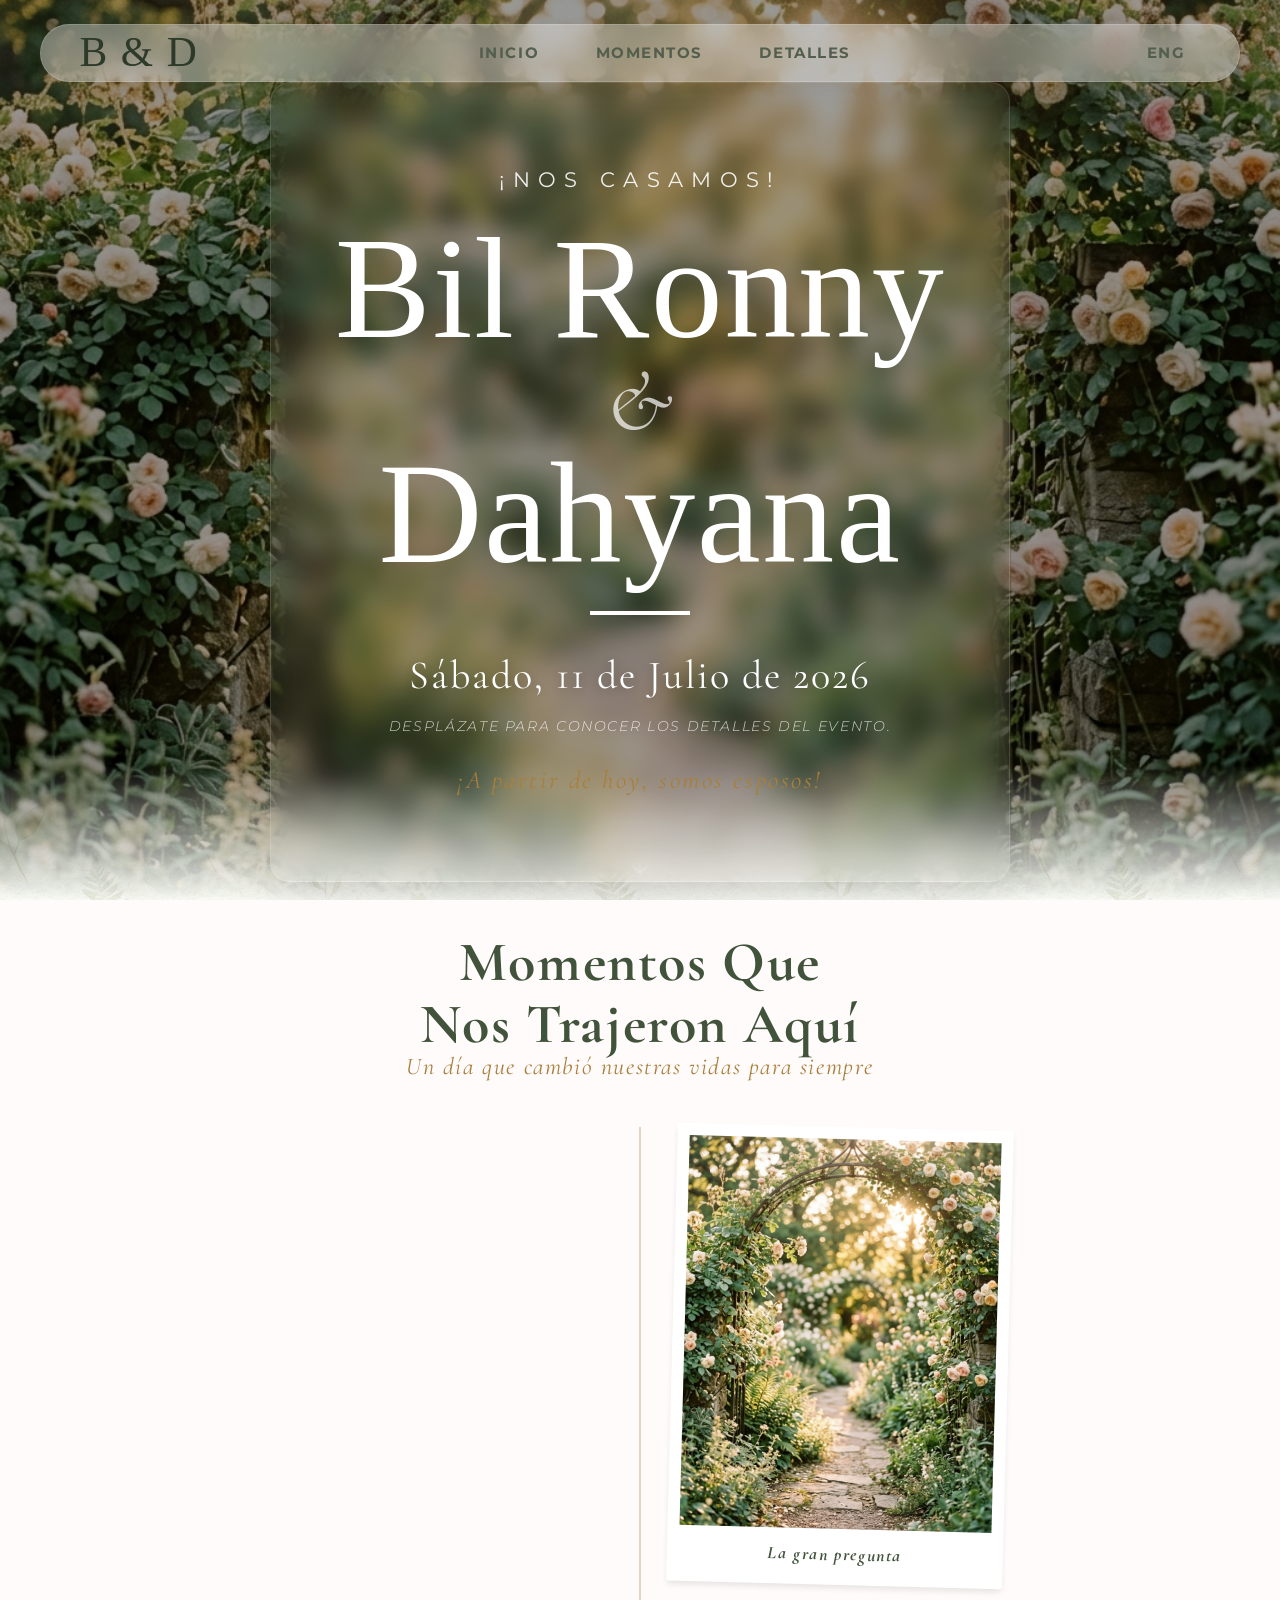
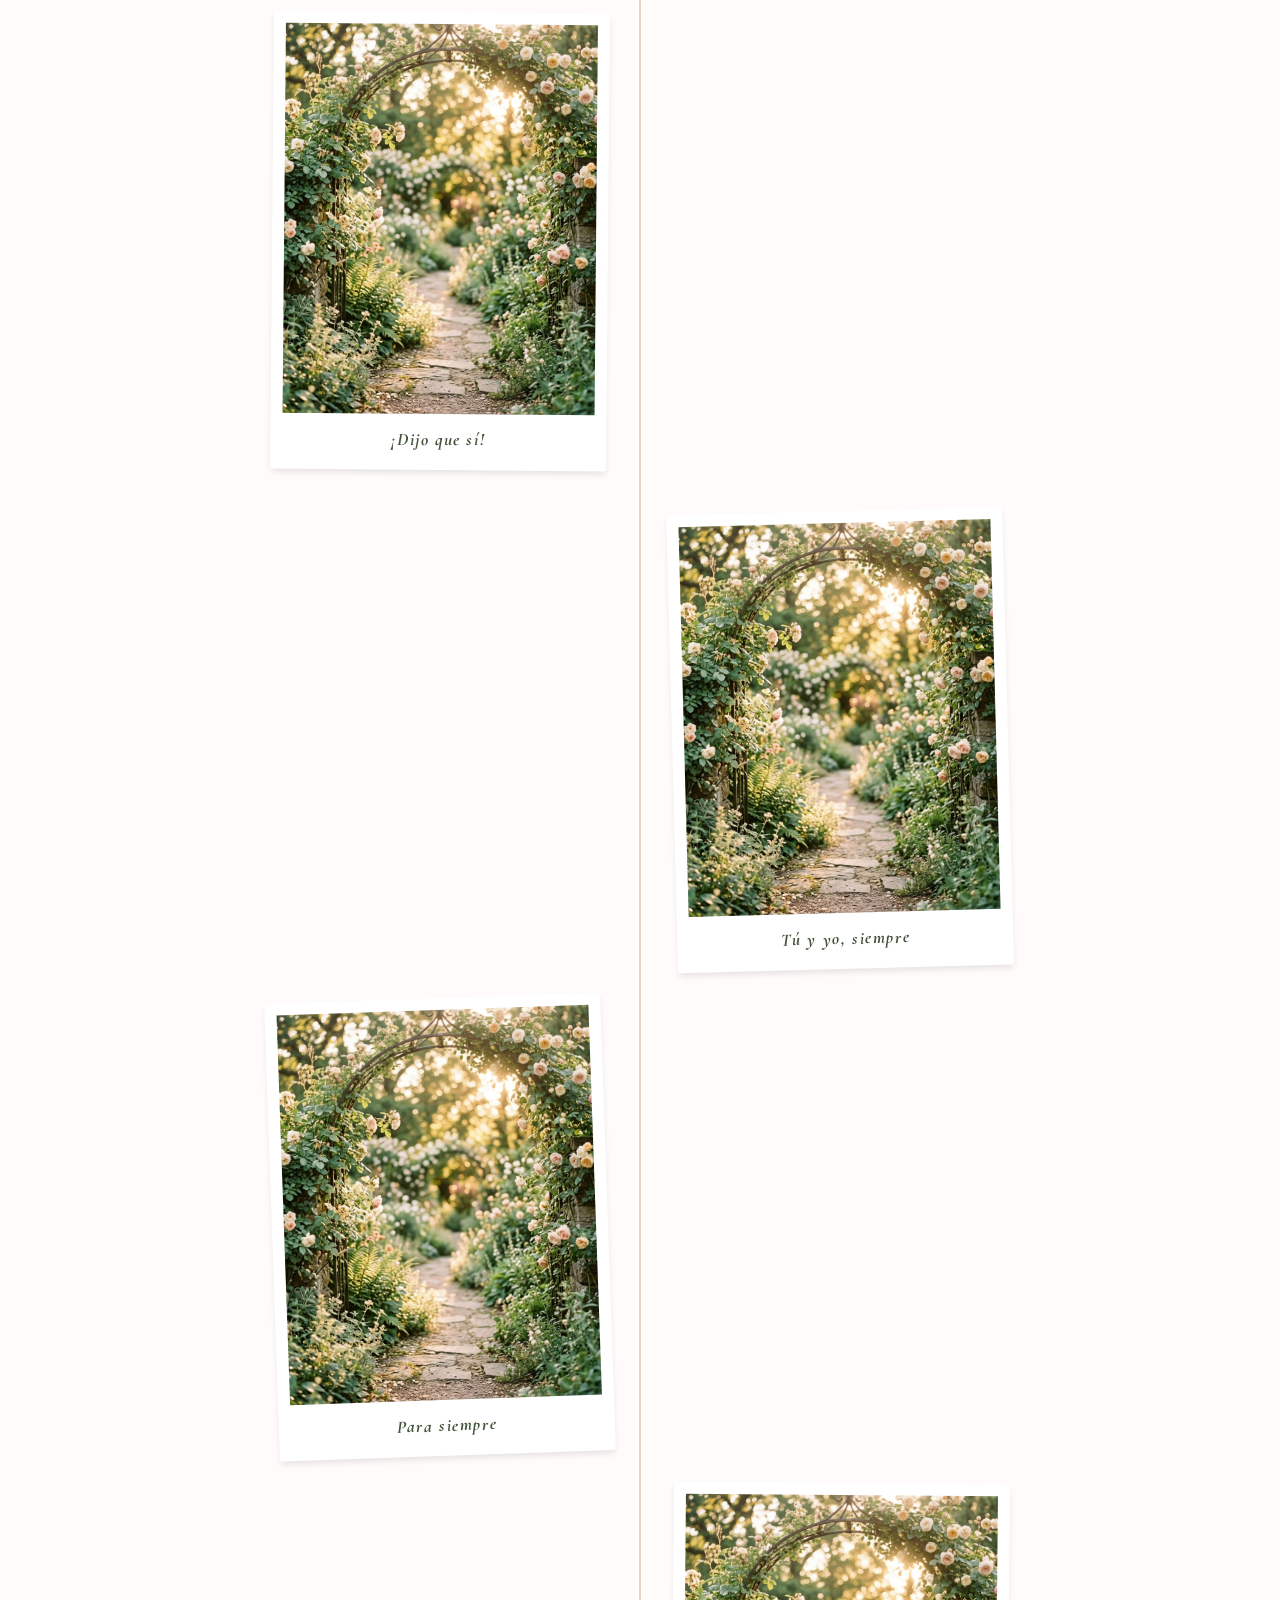
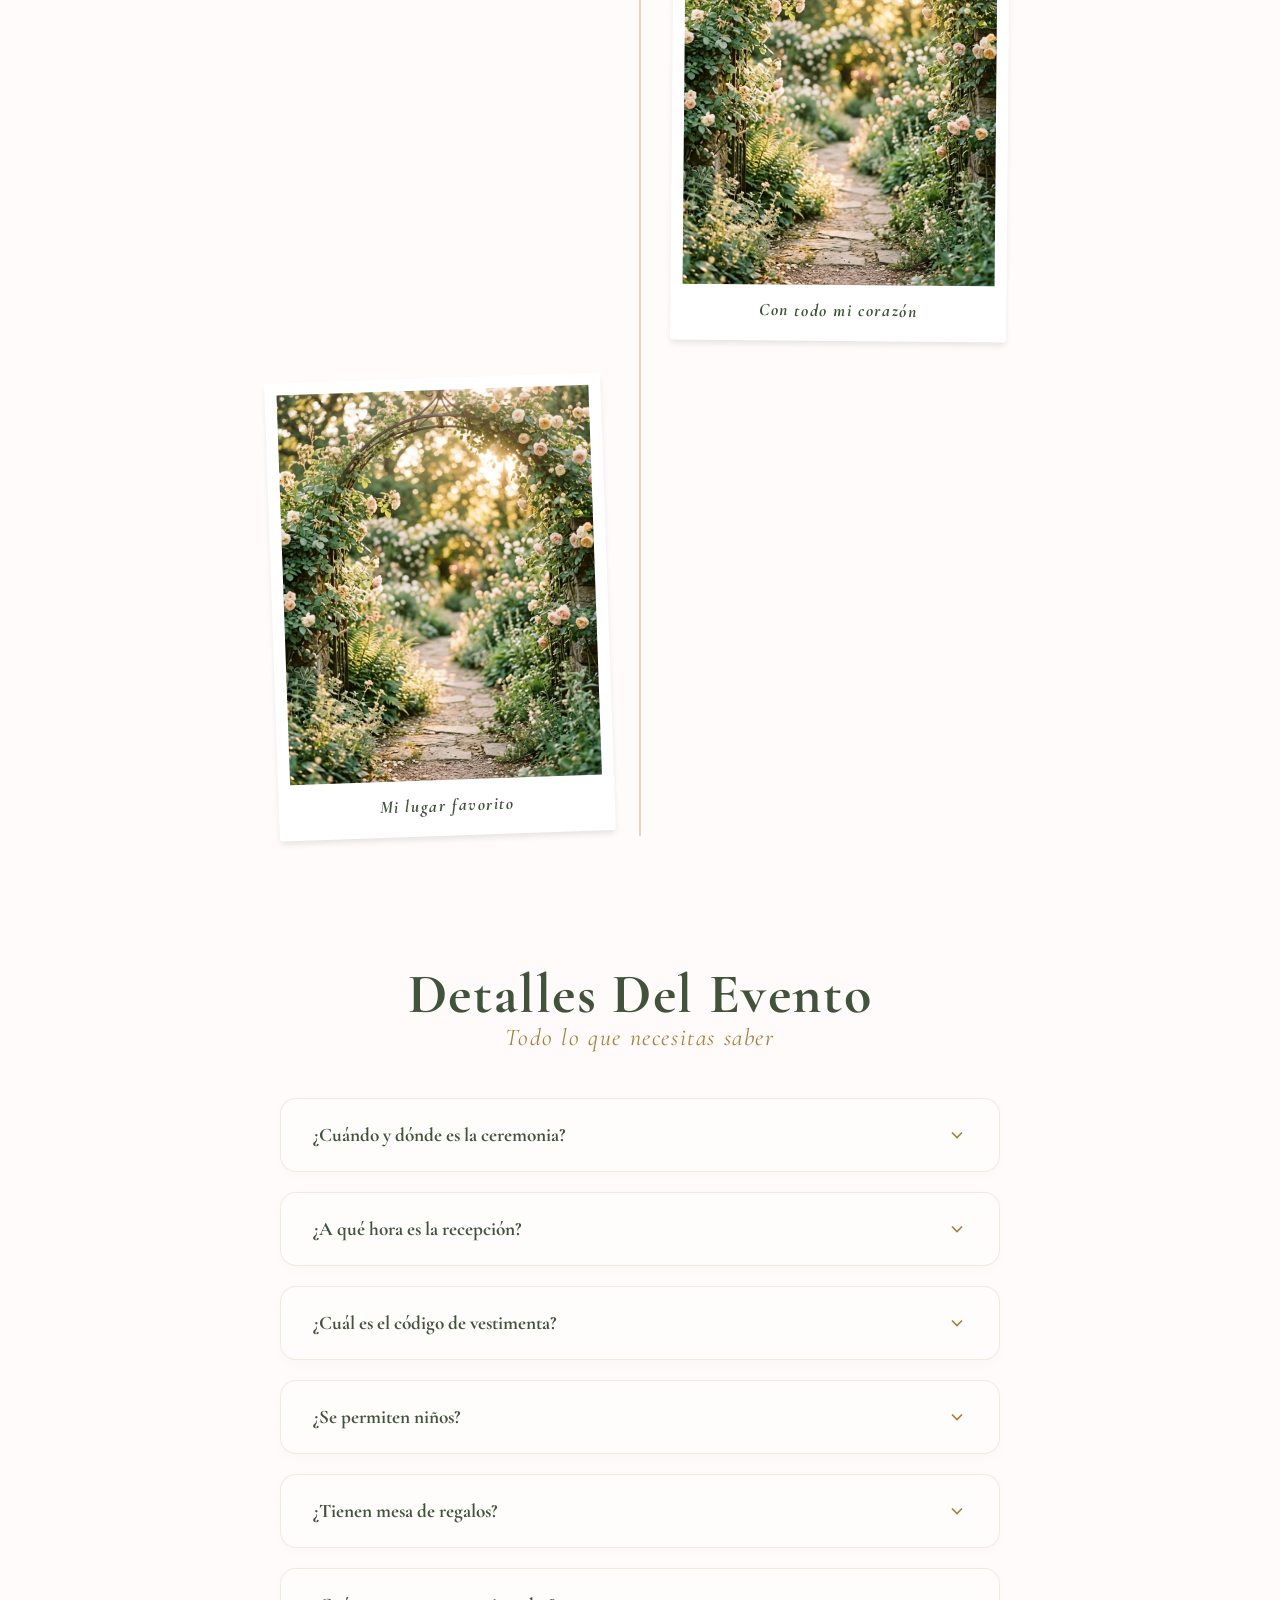
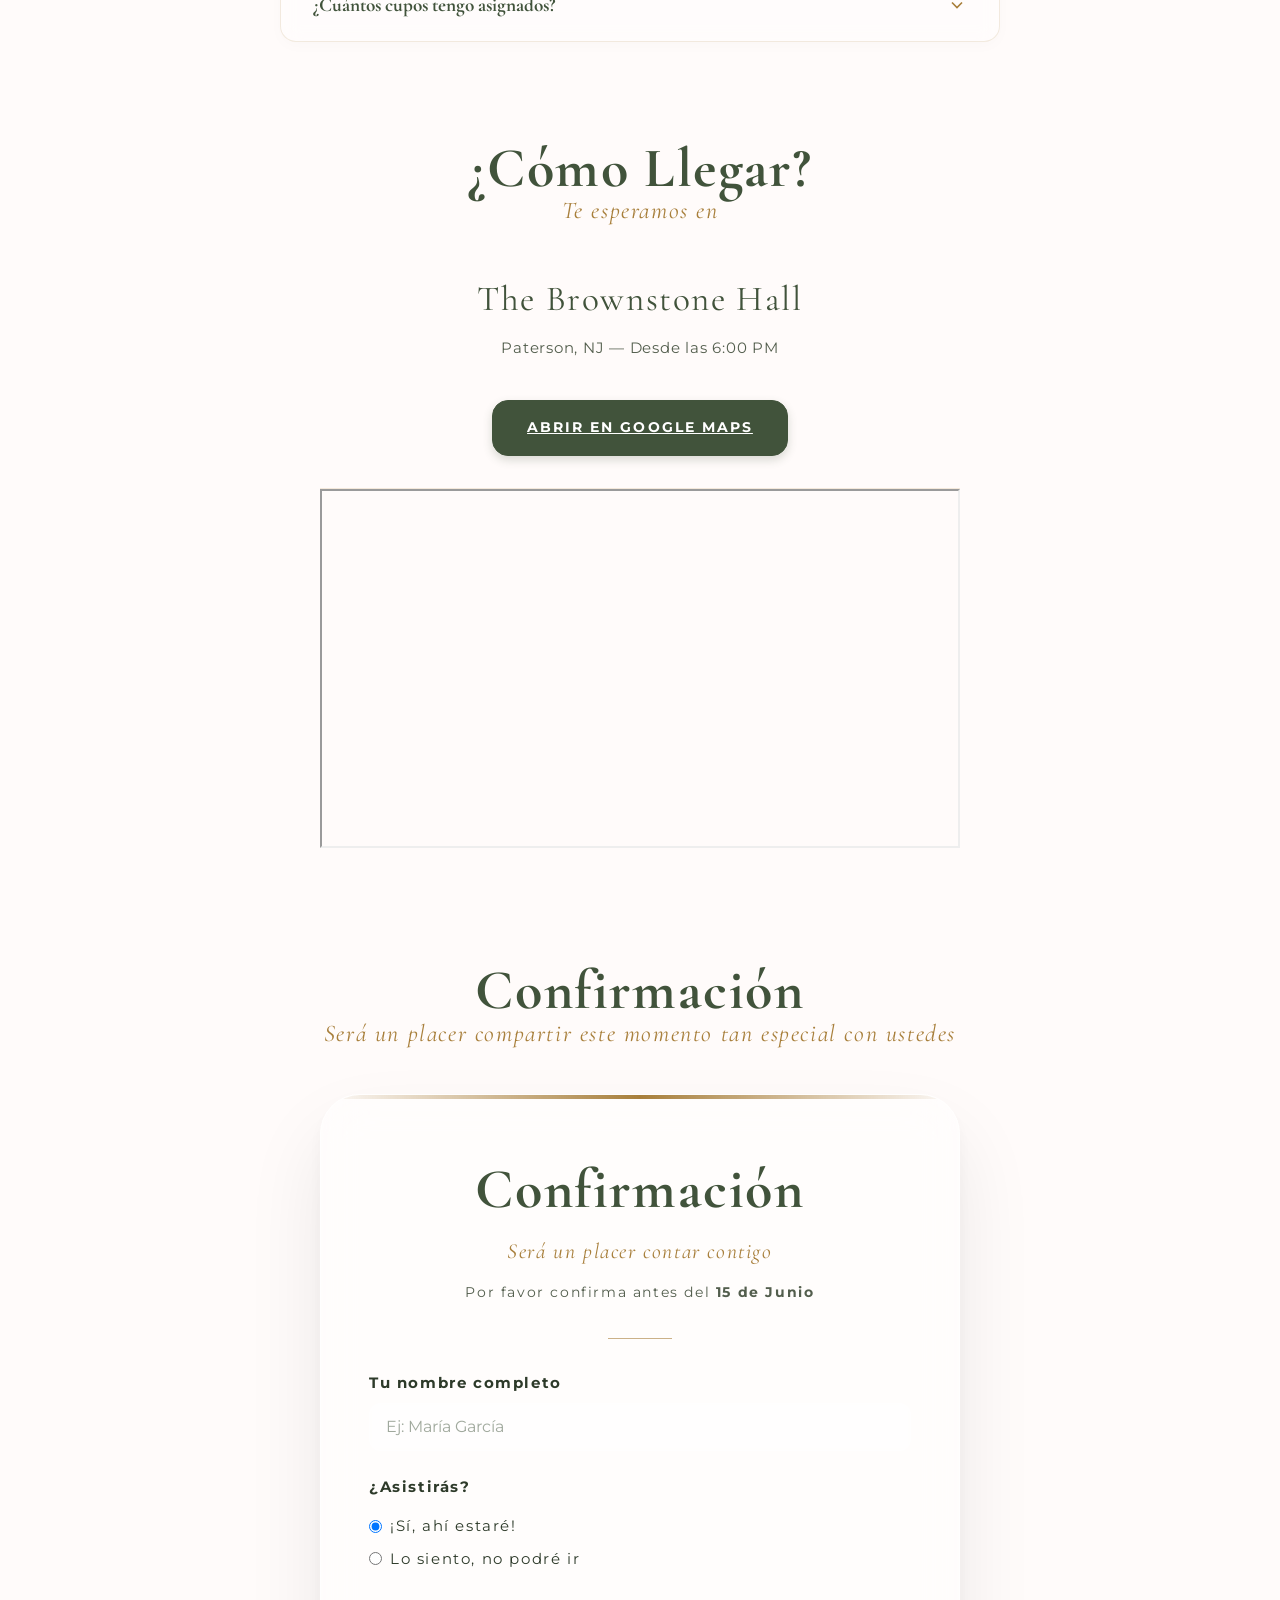
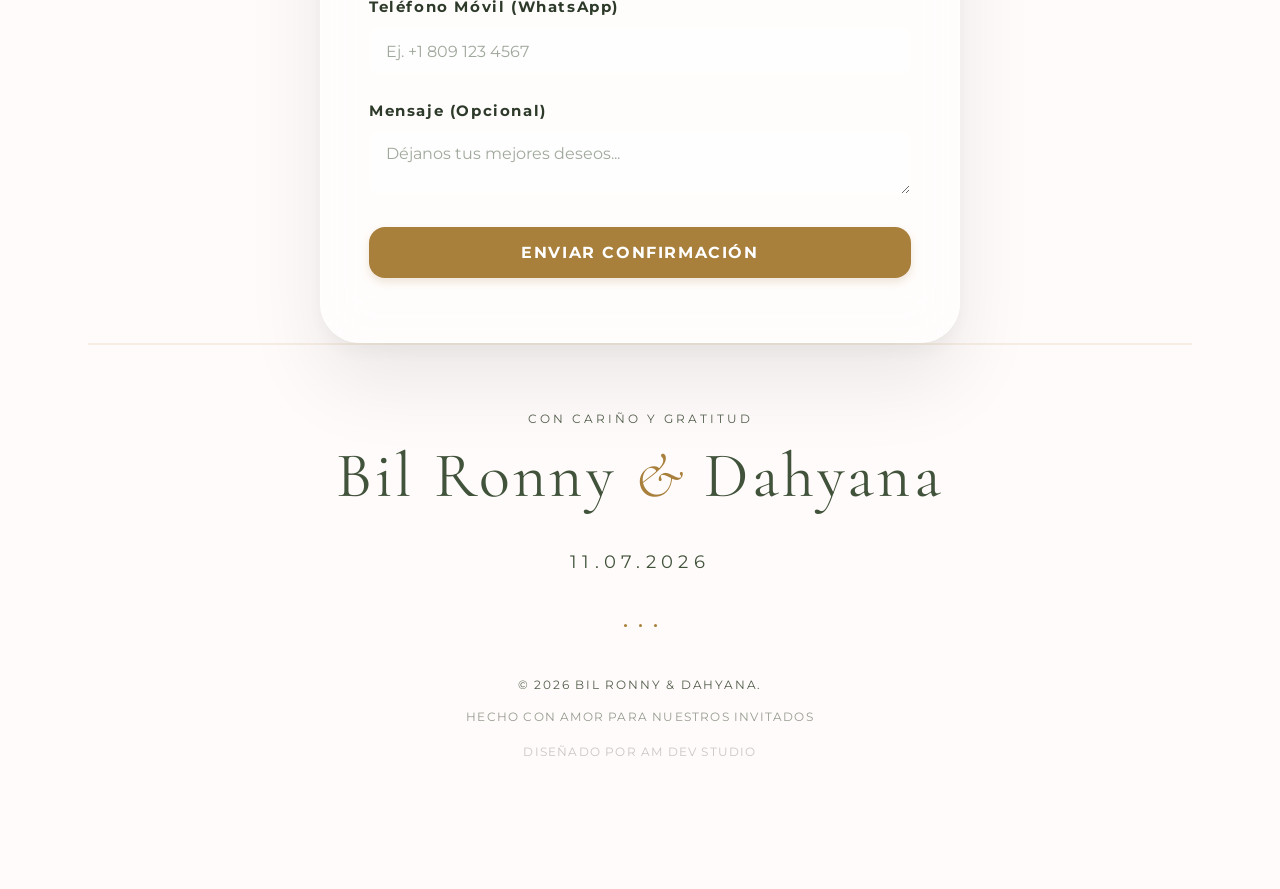
==== invitacion-ronny-js/index.html @ dbb718d7 "refactor: remover sección música, optimizar responsiveness y limpiar UI" ====
<!DOCTYPE html>
<html lang="es">

<head>
    <meta charset="UTF-8">
    <meta name="viewport" content="width=device-width, initial-scale=1.0">
    <meta name="description"
        content="Invitación de boda de Bil Ronny Jiménez & Dahyana Hiciano Perez. 11 de Julio de 2026.">
    <title>Boda de Bil Ronny & Dahyana</title>
    <!-- Favicon -->
    <link rel="icon" type="image/png" href="favicon.png">
    <link rel="apple-touch-icon" href="favicon.png">
    <!-- Open Graph / WhatsApp / Redes Sociales -->
    <meta property="og:type" content="website">
    <meta property="og:title" content="Boda de Bil Ronny &amp; Dahyana — 11 de Julio 2026">
    <meta property="og:description"
        content="Nos casamos y queremos que sean parte de este día tan especial. Confirma tu asistencia.">
    <meta property="og:image" content="images/og_wedding_ronny.png">
    <meta property="og:image:type" content="image/png">
    <meta property="og:image:width" content="1200">
    <meta property="og:image:height" content="630">
    <meta property="og:locale" content="es_ES">
    <!-- Twitter Card (también funciona en iMessage) -->
    <meta name="twitter:card" content="summary_large_image">
    <meta name="twitter:title" content="Boda de Bil Ronny &amp; Dahyana — 11 de Julio 2026">
    <meta name="twitter:description"
        content="Nos casamos y queremos que sean parte de este día tan especial. Confirma tu asistencia.">
    <meta name="twitter:image" content="images/og_wedding_ronny.png">
    <!-- Schema.org -->
    <meta itemprop="name" content="Boda de Bil Ronny &amp; Dahyana — 11 de Julio 2026">
    <meta itemprop="description"
        content="Nos casamos y queremos que sean parte de este día tan especial. Confirma tu asistencia.">
    <meta itemprop="image" content="images/og_wedding_ronny.png">
    <!-- Fuentes de Google -->

    <link rel="preconnect" href="https://fonts.googleapis.com">
    <link href="https://fonts.googleapis.com/css2?family=Cormorant+Garamond:ital,wght@0,400;0,700;1,400&family=Montserrat:wght@300;400;700&display=swap" rel="stylesheet" media="print" onload="this.media='all'">
    <noscript>
        <link href="https://fonts.googleapis.com/css2?family=Cormorant+Garamond:ital,wght@0,400;0,700;1,400&family=Montserrat:wght@300;400;700&display=swap" rel="stylesheet">
    </noscript>
    <link href="https://fonts.cdnfonts.com/css/brotherhood-script" rel="stylesheet">
    <!-- Estilos -->
    <link rel="stylesheet" href="style.css">
</head>

<body>



    <!-- Sección: Navbar -->
    <nav class="navbar" aria-label="Navegación principal">
        <div class="navbar__container">
            <a href="#home" class="navbar__logo" aria-label="Ir al inicio - Bil Ronny y Dahyana">B &amp; D</a>
            <ul class="navbar__menu" id="navbarMenu" role="list">
                <li><a href="#home" class="navbar__link" data-i18n="nav_home">Inicio</a></li>
                <li><a href="#photo-album" class="navbar__link" data-i18n="nav_moments">Momentos</a></li>
                <li><a href="#details" class="navbar__link" data-i18n="nav_details">Detalles</a></li>
            </ul>
            <div class="navbar__actions">
                <button class="navbar__toggle" id="navbarToggle" aria-label="Abrir menú" aria-expanded="false" aria-controls="navbarMenu">
                    <span></span>
                    <span></span>
                    <span></span>
                </button>
                <button class="navbar__link navbar__lang" id="langToggle" aria-label="Cambiar idioma">
                    <span id="langLabel">ENG</span>
                </button>
            </div>
        </div>
    </nav>

    <!-- Sección: Hero (Portada) -->
    <section id="home" class="hero" aria-labelledby="hero-title">
        <!-- Imagen de Fondo -->
        <div class="hero__background" role="img" aria-label="Fotografía de fondo de la boda"></div>

        <!-- Contenido Principal -->
        <div class="hero__content">
            <p class="hero__eyebrow bounce-in" data-i18n="hero_eyebrow">¡NOS CASAMOS!</p>
            <h1 id="hero-title" class="hero__title fade-in">
                <span>Bil Ronny</span>
                <span class="hero__amp">&amp;</span>
                <span>Dahyana</span>
            </h1>
            <div class="hero__divider" aria-hidden="true"></div>

            <div class="hero__details">
                <p class="hero__date" data-i18n="hero_date">Sábado, 11 de Julio de 2026</p>
                <p class="hero__instruction" data-i18n="hero_instruction">Desplázate para conocer los detalles del
                    evento.</p>
            </div>

            <!-- Cuenta Regresiva -->
            <div id="countdown" class="countdown" aria-label="Cuenta regresiva para la boda">
                <div class="countdown__item">
                    <span id="days" class="countdown__number" aria-live="polite">0</span>
                    <span class="countdown__label" data-i18n="countdown_days">Días</span>
                </div>
                <div class="countdown__item">
                    <span id="hours" class="countdown__number" aria-live="polite">0</span>
                    <span class="countdown__label" data-i18n="countdown_hours">Horas</span>
                </div>
                <div class="countdown__item">
                    <span id="minutes" class="countdown__number" aria-live="polite">0</span>
                    <span class="countdown__label" data-i18n="countdown_minutes">Minutos</span>
                </div>
                <div class="countdown__item">
                    <span id="seconds" class="countdown__number" aria-live="polite">0</span>
                    <span class="countdown__label" data-i18n="countdown_seconds">Segundos</span>
                </div>
            </div>


        </div>

        <!-- Flecha animada -->
        <div class="hero__scroll-indicator" aria-hidden="true">
            <svg width="24" height="24" fill="none" stroke="currentColor" viewBox="0 0 24 24" aria-hidden="true">
                <path stroke-linecap="round" stroke-linejoin="round" stroke-width="2" d="M19 14l-7 7m0 0l-7-7m7 7V3">
                </path>
            </svg>
        </div>
    </section>

    <!-- Sección: Album (Galería de Fotos) -->
    <section id="photo-album" class="album" aria-labelledby="album-title">
        <div class="container">
            <div class="section-header">
                <h2 id="album-title" class="section-header__title" data-i18n="album_title">Momentos que nos trajeron
                    aquí</h2>
                <p class="section-header__subtitle" data-i18n="album_subtitle">Un día que cambió nuestras vidas para
                    siempre</p>
            </div>

            <!-- Galería Timeline -->
            <div class="gallery-timeline" id="albumTimeline">
                <div class="gallery-timeline__line" aria-hidden="true"></div>
                <!-- Polaroid 1 -->
                <article class="polaroid gallery-timeline__item">
                    <div class="polaroid__frame">
                        <img src="images/hero_wedding_sage.webp" alt="Momento especial de la pareja" loading="lazy" class="polaroid__img">
                        <p class="polaroid__caption" data-i18n="caption_1">La gran pregunta</p>
                    </div>
                </article>

                <!-- Polaroid 2 -->
                <article class="polaroid gallery-timeline__item">
                    <div class="polaroid__frame">
                        <img src="images/hero_wedding_sage.webp" alt="Momento especial de la pareja" loading="lazy" class="polaroid__img">
                        <p class="polaroid__caption" data-i18n="caption_2">¡Dijo que sí!</p>
                    </div>
                </article>

                <!-- Polaroid 3 -->
                <article class="polaroid gallery-timeline__item">
                    <div class="polaroid__frame">
                        <img src="images/hero_wedding_sage.webp" alt="Bil Ronny y Dahyana juntos" loading="lazy" class="polaroid__img">
                        <p class="polaroid__caption" data-i18n="caption_3">Tú y yo, siempre</p>
                    </div>
                </article>

                <!-- Polaroid 4 -->
                <article class="polaroid gallery-timeline__item">
                    <div class="polaroid__frame">
                        <img src="images/hero_wedding_sage.webp" alt="Promesa eterna de amor" loading="lazy" class="polaroid__img">
                        <p class="polaroid__caption" data-i18n="caption_4">Para siempre</p>
                    </div>
                </article>

                <!-- Polaroid 5 -->
                <article class="polaroid gallery-timeline__item">
                    <div class="polaroid__frame">
                        <img src="images/hero_wedding_sage.webp" alt="Con todo mi amor" loading="lazy" class="polaroid__img">
                        <p class="polaroid__caption" data-i18n="caption_5">Con todo mi corazón</p>
                    </div>
                </article>

                <!-- Polaroid 6 -->
                <article class="polaroid gallery-timeline__item">
                    <div class="polaroid__frame">
                        <img src="images/hero_wedding_sage.webp" alt="Juntos es mi lugar favorito" loading="lazy" class="polaroid__img">
                        <p class="polaroid__caption" data-i18n="caption_6">Mi lugar favorito</p>
                    </div>
                </article>
            </div>
        </div>
    </section>

    <!-- Sección: Detalles (Cronograma) -->
    <section id="details" class="details" aria-labelledby="details-title">
        <div class="container">
            <div class="section-header">
                <h2 id="details-title" class="section-header__title" data-i18n="details_title">Detalles del Evento</h2>
                <p class="section-header__subtitle" data-i18n="details_subtitle">Todo lo que necesitas saber</p>
            </div>

            <!-- FAQ (Acordeón de Detalles) -->
            <div class="faq" role="list" aria-label="Preguntas frecuentes y detalles">
                <!-- 1. Ceremonia -->
                <div class="faq__item" role="listitem">
                    <button class="faq__question" aria-expanded="false" onclick="toggleFAQ(this)">
                        <span data-i18n="faq_q1">¿Cuándo y dónde es la ceremonia?</span>
                        <svg class="faq__icon" width="20" height="20" viewBox="0 0 24 24" fill="none" stroke="currentColor" stroke-width="2">
                            <path d="M6 9l6 6 6-6"/>
                        </svg>
                    </button>
                    <div class="faq__answer">
                        <div class="faq__answer-content">
                            <p><strong data-i18n="timeline_church">Ceremonia</strong></p>
                            <p>6:00 PM — Lugar por confirmar</p>
                            <p class="faq__small" data-i18n="timeline_church_desc">6:00 PM - Inicio puntual.</p>
                        </div>
                    </div>
                </div>

                <!-- 2. Recepción -->
                <div class="faq__item" role="listitem">
                    <button class="faq__question" aria-expanded="false" onclick="toggleFAQ(this)">
                        <span data-i18n="faq_q2">¿A qué hora es la recepción?</span>
                        <svg class="faq__icon" width="20" height="20" viewBox="0 0 24 24" fill="none" stroke="currentColor" stroke-width="2">
                            <path d="M6 9l6 6 6-6"/>
                        </svg>
                    </button>
                    <div class="faq__answer">
                        <div class="faq__answer-content">
                            <p><strong data-i18n="timeline_event">Recepción</strong></p>
                            <p>7:00 PM — Lugar por confirmar</p>
                            <p class="faq__small" data-i18n="timeline_desc">7:00 PM - Inicio puntual; los esperamos para celebrar juntos.</p>
                        </div>
                    </div>
                </div>

                <!-- 3. Dress Code -->
                <div class="faq__item" role="listitem">
                    <button class="faq__question" aria-expanded="false" onclick="toggleFAQ(this)">
                        <span data-i18n="faq_q3">¿Cuál es el código de vestimenta?</span>
                        <svg class="faq__icon" width="20" height="20" viewBox="0 0 24 24" fill="none" stroke="currentColor" stroke-width="2">
                            <path d="M6 9l6 6 6-6"/>
                        </svg>
                    </button>
                    <div class="faq__answer">
                        <div class="faq__answer-content">
                            <p><strong data-i18n="dress_title">Código de Vestimenta</strong></p>
                            <p data-i18n="dress_desc">Formal / No usar colores verdes o blancos.</p>
                        </div>
                    </div>
                </div>

                <!-- 4. Niños -->
                <div class="faq__item" role="listitem">
                    <button class="faq__question" aria-expanded="false" onclick="toggleFAQ(this)">
                        <span data-i18n="faq_q4">¿Se permiten niños?</span>
                        <svg class="faq__icon" width="20" height="20" viewBox="0 0 24 24" fill="none" stroke="currentColor" stroke-width="2">
                            <path d="M6 9l6 6 6-6"/>
                        </svg>
                    </button>
                    <div class="faq__answer">
                        <div class="faq__answer-content">
                            <p><strong data-i18n="no_kids_title">No Niños</strong></p>
                            <p data-i18n="no_kids_desc">Celebración sólo para adultos.</p>
                        </div>
                    </div>
                </div>

                <!-- 5. Regalos -->
                <div class="faq__item" role="listitem">
                    <button class="faq__question" aria-expanded="false" onclick="toggleFAQ(this)">
                        <span data-i18n="faq_q5">¿Tienen mesa de regalos?</span>
                        <svg class="faq__icon" width="20" height="20" viewBox="0 0 24 24" fill="none" stroke="currentColor" stroke-width="2">
                            <path d="M6 9l6 6 6-6"/>
                        </svg>
                    </button>
                    <div class="faq__answer">
                        <div class="faq__answer-content">
                            <p><strong data-i18n="gifts_title">Regalos</strong></p>
                            <p data-i18n="gifts_desc">Lluvia de sobres.</p>
                        </div>
                    </div>
                </div>

                <!-- 6. Cupos -->
                <div class="faq__item" role="listitem">
                    <button class="faq__question" aria-expanded="false" onclick="toggleFAQ(this)">
                        <span data-i18n="faq_q6">¿Cuántos cupos tengo asignados?</span>
                        <svg class="faq__icon" width="20" height="20" viewBox="0 0 24 24" fill="none" stroke="currentColor" stroke-width="2">
                            <path d="M6 9l6 6 6-6"/>
                        </svg>
                    </button>
                    <div class="faq__answer">
                        <div class="faq__answer-content">
                            <p><strong data-i18n="seats_title">Cupos</strong></p>
                            <p data-i18n="seats_desc">Agradecemos respetar los cupos asignados en su invitación.</p>
                        </div>
                    </div>
                </div>

            </div>
        </div>
    </section>

    <!-- Sección: Ubicaciones (Mapas) -->
    <section id="locations" class="locations" aria-labelledby="locations-title">
        <div class="container">
            <div class="section-header">
                <h2 id="locations-title" class="section-header__title" data-i18n="loc_title">¿Cómo Llegar?</h2>
                <p class="section-header__subtitle" data-i18n="loc_subtitle">Te esperamos en</p>
            </div>

            <!-- Location Card: The Brownstone Hall -->
            <div class="location-card map-in">
                <div class="location-card__header">
                    <h3 class="location-card__title">The Brownstone Hall</h3>
                    <p class="location-card__address">Paterson, NJ — Desde las 6:00 PM</p>
                    <a href="https://maps.app.goo.gl/search/The+Brownstone,+Paterson" target="_blank"
                        rel="noopener" class="btn btn--dark location-card__btn">
                        <span data-i18n="loc_btn">Abrir en Google Maps</span>
                    </a>
                </div>
                <div class="location-card__map-container">
                    <iframe
                        src="https://maps.google.com/maps?q=The+Brownstone+Paterson+NJ&t=&z=14&ie=UTF8&iwloc=&output=embed"
                        allowfullscreen="" loading="lazy" referrerpolicy="no-referrer-when-downgrade"
                        class="location-card__iframe" title="Mapa de la Celebración">
                    </iframe>
                </div>
            </div>
        </div>
    </section>

    <!-- Sección: RSVP (Confirmación) -->
    <section id="rsvp" class="rsvp" aria-labelledby="rsvp-title">
        <div class="container">
            <div class="section-header">
                <h2 id="rsvp-title" class="section-header__title" data-i18n="rsvp_title">Confirmación</h2>
                <p class="section-header__subtitle" data-i18n="rsvp_subtitle">Será un placer compartir este momento tan
                    especial con ustedes</p>
            </div>

            <div class="rsvp__card" id="rsvpContainer">
                <div class="rsvp__card-accent" aria-hidden="true"></div>
                
                <h2 id="modal-title" class="section-header__title" style="margin-bottom: 0.25em;" data-i18n="modal_title">Confirmación</h2>
                <p class="rsvp__card-subtitle" style="margin-bottom: 0.5em;" data-i18n="modal_subtitle">Será un placer contar contigo</p>
                <p class="rsvp__card-text" style="font-size: 0.9rem;" data-i18n="modal_deadline">Por favor confirma antes del <strong>15 de Junio</strong></p>
                
                <div class="rsvp__card-divider" aria-hidden="true" style="margin: 2rem auto;"></div>

                <form id="rsvpForm" class="form" novalidate>
                    <!-- Honeypot anti-bot -->
                    <div style="position:absolute;left:-9999px;top:-9999px;" aria-hidden="true">
                        <input type="text" id="website" name="website" tabindex="-1" autocomplete="off">
                    </div>
                    <!-- Campos generados dinamicamente -->
                    <div id="guestNamesContainer"></div>

                    <fieldset class="form__group">
                        <legend class="form__label" data-i18n="form_attendance">¿Asistirás?</legend>
                        <div class="form__radio-group">
                            <label class="form__radio-option">
                                <input type="radio" name="attendance" value="si" checked>
                                <span data-i18n="form_yes">¡Sí, ahí estaré!</span>
                            </label>
                            <label class="form__radio-option">
                                <input type="radio" name="attendance" value="no">
                                <span data-i18n="form_no">Lo siento, no podré ir</span>
                            </label>
                        </div>
                    </fieldset>

                    <div class="form__group">
                        <label class="form__label" for="phone" data-i18n="form_phone">Teléfono Móvil (WhatsApp)</label>
                        <input type="tel" class="form__input" id="phone" name="phone" inputmode="tel"
                            placeholder="Ej. +1 809 123 4567" data-i18n-placeholder="form_phone_placeholder" required>
                        <span class="form__error" id="error-phone"></span>
                    </div>



                    <div class="form__group">
                        <label class="form__label" for="message" data-i18n="form_message">Mensaje (Opcional)</label>
                        <textarea class="form__input" id="message" name="message" rows="2"
                            placeholder="Déjanos tus mejores deseos..." data-i18n-placeholder="form_message_placeholder"></textarea>
                    </div>

                    <button type="submit" id="submitBtn" class="btn btn--submit" data-i18n="form_submit">Enviar Confirmación</button>
                </form>
            </div>

    <!-- Sección: Footer -->
    <footer class="footer">
        <div class="footer__container fade-in">
            <span class="footer__eyebrow" data-i18n="footer_eyebrow">Con cariño y gratitud</span>
            <h2 class="footer__title">Bil Ronny <span>&amp;</span> Dahyana</h2>
            <div class="footer__date">11.07.2026</div>
            <div class="footer__separator"></div>
            <p class="footer__text">&copy; 2026 Bil Ronny &amp; Dahyana.</p>
            <p class="footer__text footer__text--small" data-i18n="footer_made">Hecho con amor para nuestros invitados
            </p>
            <p class="footer__text footer__text--small" style="margin-top: 1rem; color: #a8a29e; font-size: 0.75rem;">Diseñado por AM dev Studio</p>
        </div>
    </footer>

    <!-- JavaScript -->
    <script src="config.js"></script>
    <script src="i18n.js"></script>
    <script src="app.js"></script>
</body>

</html>
---- invitacion-ronny-js/style.css ----
/* 
  PLANTILLA DE INVITACIÓN DE BODA — Bil Ronny & Dahyana
  Estilo minimalista basado en metodología BEM.
*/

/* --- 1. DISEÑO: Variables y Tokens --- */
:root {
  /* Tipografía */
  --font-serif: "Cormorant Garamond", serif;
  --font-sans: "Montserrat", sans-serif;
  --font-script: "Brotherhood Script", cursive;

  /* Paleta de Color Global Tintada de Oliva */
  --color-white: #ffffff;
  --color-gold: #a87f3b; /* Oro Oscurecido para mayor legibilidad sobre fondos claros */
  --color-dark: #41533b; /* Deep Olive Green en lugar de Charcoal (#333) */
  --color-text-main: #2d3a29; /* Casi negro con tinte verde oliva */
  --color-text-muted: #535e4d; /* Gris con tinte oliva */
  --color-border: #e7e5e4;
  --color-bg-overlay: rgba(0, 0, 0, 0.45);

  /* Capas de Profundidad (Z-Index) */
  --z-back: -1;
  --z-base: 1;
  --z-elevated: 10;
  --z-floating: 20;
  --z-nav: 100;
  --z-modal: 999;

  /* Sombras */
  --shadow-sm: 0 1px 3px rgba(0, 0, 0, 0.1);
  --shadow-md: 0 4px 6px -1px rgba(0, 0, 0, 0.1);
  --shadow-lg: 0 10px 30px rgba(0, 0, 0, 0.15);

  /* Espaciado base (1 rem = 16px por defecto del navegador) */
  --space-xs: 0.25rem; /* ~  4px */
  --space-sm: 0.5rem; /* ~  8px */
  --space-md: 1rem; /* ~ 16px */
  --space-lg: 1.5rem; /* ~ 24px */
  --space-xl: 2rem; /* ~ 32px */
  --space-2xl: 3rem; /* ~ 48px */

  /* Radios de borde */
  --radius-sm: 0.25rem;
  --radius-md: 0.5rem;
  --radius-lg: 0.75rem;

  /* Transiciones */
  --transition-fast: 0.2s ease;
  --transition-base: 0.3s ease;
  --transition-bounce: 0.4s cubic-bezier(0.34, 1.56, 0.64, 1);
}

/* --- 2. BASE: Reset y Configuración Global --- */
html {
  scroll-behavior: smooth;
  scroll-padding-top: 5rem; /* Evita que el navbar tape los títulos al navegar */
  font-size: 100%;
}

/* Reset básico para consistencia entre navegadores */
*,
*::before,
*::after {
  box-sizing: border-box;
  margin: 0;
  padding: 0;
}

body {
  font-family: var(--font-sans);
  color: var(--color-text-main);
  background: #fffbfa;
  line-height: 1.6;
  position: relative;
}

/* Pseudo-elemento fijo para la textura (evita background-attachment: fixed que bloquea el scroll) */
body::before {
  content: "";
  position: fixed;
  inset: 0;
  z-index: -2;
  background: url("images/body_bg_sage_subtle.webp") repeat;
  pointer-events: none;
}

/* --- 3. UTILIDADES: Clases Globales --- */

/* Contenedor invisible para centrar contenido respetando márgenes */
.container {
  width: 100%;
  max-width: 75rem; /* 1200px */
  margin: 0 auto;
  padding: 0 var(--space-md);
  position: relative;
}

/* --- 4. COMPONENTES: Tarjetas y Botones --- */



/* --- BOTONES (btn) --- */
.btn {
  padding: 1.2em 2.5em;
  min-height: 44px;
  text-transform: uppercase;
  letter-spacing: 0.15em;
  cursor: pointer;
  transition: background var(--transition-base), color var(--transition-base), transform var(--transition-base), box-shadow var(--transition-base), border-color var(--transition-base);
  border-radius: 1rem;
  font-family: var(--font-sans);
  font-size: 0.85rem;
  font-weight: 700;
  display: inline-flex;
  align-items: center;
  justify-content: center;
  gap: 0.5rem;
}



/* Modificador: Dark (fondo sólido verde oliva) */
.btn--dark {
  background: var(--color-dark);
  border: 1px solid var(--color-dark);
  color: var(--color-white);
  margin-top: var(--space-md);
  box-shadow: 0 4px 10px rgba(65, 83, 59, 0.2);
}

.btn--dark:hover {
  background: var(--color-gold);
  border-color: var(--color-gold);
  color: var(--color-white);
  box-shadow: 0 6px 15px rgba(168, 127, 59, 0.3);
  transform: translateY(-2px);
}

/* Modificador: Submit (botón de formulario sólido oro) */
.btn--submit {
  width: 100%;
  background-color: var(--color-gold);
  color: var(--color-white);
  border: none;
  padding: 1em;
  font-size: 1rem;
  letter-spacing: 0.1em;
  transition: background-color var(--transition-base), box-shadow var(--transition-base), transform var(--transition-base);
  box-shadow: 0 4px 10px rgba(168, 127, 59, 0.2);
}

.btn--submit:hover {
  background-color: var(--color-dark);
  box-shadow: 0 6px 15px rgba(65, 83, 59, 0.3);
  transform: translateY(-2px);
}

/* --- 5. TEXTO: Encabezados de Sección --- */
.section-header {
  text-align: center;
  margin: 0 auto var(--space-2xl);
  position: relative;
  max-width: 45rem;
  text-wrap: balance;
}

.section-header__subtitle {
  font-family: var(--font-serif);
  color: var(--color-gold);
  font-style: italic;
  font-size: 1.5rem;
  margin: 0 0 0.5em 0;
  line-height: 1;
}

.section-header__title {
  font-family: var(--font-serif);
  font-size: clamp(2.5rem, 5vw, 3.5rem);
  color: var(--color-dark);
  line-height: 1.1;
  margin: 0;
  text-transform: capitalize;
}

/* --- 6. NAVBAR: Menú de navegación flotante --- */
.navbar {
  position: fixed;
  top: 1.5rem;
  left: 50%;
  transform: translate(-50%, 0);
  width: 95%;
  max-width: 1200px;
  background-color: rgba(255, 255, 255, 0.35); /* Más transparente */
  backdrop-filter: blur(15px); /* Un poco más de blur para el efecto glassmorphism */
  -webkit-backdrop-filter: blur(15px);
  border: 1px solid rgba(255, 255, 255, 0.15);
  border-radius: 100px; /* Totalmente redondeado */
  box-shadow: 
    0 10px 25px rgba(0, 0, 0, 0.05),
    0 4px 12px rgba(168, 127, 59, 0.1); /* Brillo dorado sutil */
  z-index: var(--z-nav);
  padding: 0.5rem clamp(1rem, 3vw, 2.5rem);
  display: flex;
  align-items: center;
  justify-content: center; /* Ayuda a que el container interno mande */
  opacity: 1;
  pointer-events: auto;
  transform: translate(-50%, 0);
  transition: opacity 0.4s ease, transform 0.4s ease, background 0.3s ease;
}

.navbar--scrolled {
  background-color: rgba(255, 255, 255, 0.95); /* Mucho más sólido para leer sobre blanco */
  border: 1px solid rgba(168, 127, 59, 0.1);
  box-shadow: 0 5px 15px rgba(0, 0, 0, 0.08);
}

.navbar.is-visible {
  /* Mantenemos la clase por compatibilidad, pero ya es visible por defecto */
  opacity: 1;
  pointer-events: auto;
  transform: translate(-50%, 0);
}

.navbar__container {
  display: flex;
  justify-content: space-between; /* Space logo, menu, and language toggle */
  align-items: center;
  width: 100%;
}

/* Elemento: Logo */
.navbar__logo {
  font-family: var(--font-script);
  font-weight: normal;
  font-size: clamp(1.8rem, 6vw, 2.6rem);
  line-height: 0.8; /* Ajuste para Brotherhood que es muy alta */
  color: var(--color-text-main);
  text-decoration: none;
  display: inline-block;
  z-index: 10;
  flex-shrink: 0;
  transition: transform var(--transition-base);
}

.navbar__actions {
  display: flex;
  align-items: center;
  gap: 0.5rem;
}

/* Elemento: Botón Toggle (Hamburguesa) */
.navbar__toggle {
  display: none; /* Oculto en escritorio */
  flex-direction: column;
  justify-content: space-between;
  width: 24px;
  height: 18px;
  background: none;
  border: none;
  cursor: pointer;
  padding: 0;
  z-index: 10;
}

.navbar__toggle span {
  display: block;
  width: 100%;
  height: 2px;
  background-color: var(--color-dark);
  border-radius: 2px;
  transition: all 0.3s ease;
}

/* Animación Hamburguesa -> X */
.navbar.is-open .navbar__toggle span:nth-child(1) {
  transform: translateY(8px) rotate(45deg);
}
.navbar.is-open .navbar__toggle span:nth-child(2) {
  opacity: 0;
}
.navbar.is-open .navbar__toggle span:nth-child(3) {
  transform: translateY(-8px) rotate(-45deg);
}

/* Elemento: Menú */
.navbar__menu {
  display: flex;
  gap: clamp(0.5rem, 2vw, 1.5rem);
  list-style: none;
  margin: 0;
  padding: 0;
  flex: 1;
  justify-content: center;
}

/* Elemento: Enlace */
.navbar__link {
  display: inline-block;
  text-decoration: none;
  color: var(--color-text-muted);
  font-family: var(--font-sans);
  font-size: clamp(0.85rem, 1.2vw, 1rem); /* Bumping min size */
  font-weight: 700;
  padding: 0.5em 0.8em;
  text-transform: uppercase;
  letter-spacing: 0.1em;
  transition: color var(--transition-base), background var(--transition-base);
  position: relative;
  border-radius: 50px;
}

.navbar__link:hover {
  color: var(--color-gold);
  background: rgba(168, 127, 59, 0.05);
}

.navbar__link:hover::after {
  width: 40%;
}

/* Elemento: Botón de Idioma */
.navbar__lang {
  background: none;
  border: none;
  padding: 0.6em 1em;
  cursor: pointer;
  display: inline-flex;
  align-items: center;
  border-radius: 0;
}

.navbar__lang::before {
  display: none; /* remove hover line */
}

.navbar__lang::after {
  display: none; /* remove hover line */
}

.navbar__lang:hover {
  background: transparent;
}


/* --- 7. HERO: Sección de portada principal --- */
.hero {
  position: relative;
  min-height: 100vh;
  display: flex;
  align-items: center;
  justify-content: center;
  padding-top: 4rem; /* Despeja el navbar superior fijo (deja ese espacio libre arriba) */
  color: var(--color-white);
  overflow: hidden;
}

/* Elemento: Imagen de fondo con gradiente y desenfoque */
.hero__background {
  position: absolute;
  inset: 0;
  background: url("images/hero_wedding_sage.webp") center / cover;
  mask-image: linear-gradient(to bottom, black 70%, transparent 100%);
  -webkit-mask-image: linear-gradient(to bottom, black 85%, transparent 100%);
  filter: brightness(0.6);
  z-index: var(--z-back);
}

/* Elemento: Contenedor del contenido (Tarjeta de Cristal Principal) */
.hero__content {
  text-align: center;
  z-index: var(--z-elevated);
  padding: clamp(2rem, 8vw, 5rem) clamp(1rem, 5vw, 4rem);
  background: rgba(255, 255, 255, 0.05);
  backdrop-filter: blur(12px);
  -webkit-backdrop-filter: blur(12px);
  border: 1px solid rgba(255, 255, 255, 0.12);
  border-radius: 20px; /* Bordes suavemente redondeados para elegancia */
  max-width: 90%;
  width: auto;
  margin: 0 auto;
  box-shadow: 0 20px 50px rgba(0, 0, 0, 0.1);
}

/* Elemento: Texto pequeño sobre el título */
.hero__eyebrow {
  font-size: clamp(0.9rem, 3vw, 1.3rem);
  letter-spacing: 0.4em;
  text-transform: uppercase;
  margin-bottom: 1.5em;
  color: rgba(255, 255, 255, 0.9);
}

/* Elemento: Título principal H1 */
.hero__title {
  font-family: var(--font-script);
  font-weight: normal;
  font-size: clamp(4rem, 14vw, 9rem); /* Aumentado sustancialmente */
  margin: 0 auto calc(var(--space-lg) * 1.5);
  line-height: 0.85;
  display: flex;
  flex-direction: column;
  align-items: center;
  gap: 0.1em;
  max-width: 90vw;
}

.hero__amp {
  font-size: 0.6em; /* Ampersand más sutil */
  font-family: var(--font-serif); /* Serifa para contraste elegante */
  opacity: 0.7;
  font-style: italic;
}

/* Elemento: Línea divisora decorativa */
.hero__divider {
  width: 6.25rem;
  height: 4px;
  background: var(--color-white);
  margin: 0 auto var(--space-xl);
}

/* Elemento: Bloque de detalles del evento */
.hero__details {
  margin-top: 2rem;
  line-height: 1.4;
}

/* Elemento: Fecha */
.hero__date {
  font-family: var(--font-serif);
  font-size: clamp(1.2rem, 4vw, 2.5rem);
  color: var(--color-white); /* Blanco para máxima legibilidad sobre la cinta */
  text-shadow: 0 2px 10px rgba(0, 0, 0, 0.2);
  margin: 0;
  letter-spacing: 0.05em;
}

/* Elemento: Instruccion bajo la fecha */
.hero__instruction {
  font-size: 0.85rem;
  color: rgba(255, 255, 255, 0.75);
  letter-spacing: 0.12em;
  text-transform: uppercase;
  font-style: italic;
  margin-top: 1em;
  font-weight: 300;
}

/* Elemento: Flecha de scroll */
.hero__scroll-indicator {
  position: absolute;
  bottom: var(--space-md); /* Mantenido anclado completamente al fondo */
  left: 50%;
  transform: translateX(-50%);
  animation: bounce 2s infinite;
  color: var(--color-white);
}

/* --- 8. COUNTDOWN: Contador regresivo para la boda --- */
.countdown {
  display: flex;
  justify-content: center;
  gap: var(--space-md);
  margin-top: var(--space-lg);
}

.countdown__item {
  display: flex;
  flex-direction: column;
  align-items: center;
}

/* Elemento: Número grande */
.countdown__number {
  display: block;
  font-family: var(--font-serif);
  font-weight: 700;
  font-size: clamp(1.5rem, 5vw, 3rem);
  line-height: 1;
}

/* Elemento: Etiqueta (Días, Horas…) */
.countdown__label {
  font-size: 0.75rem;
  text-transform: uppercase;
  letter-spacing: 0.1em;
  margin-top: 0.25em;
}

/* --- 9. TIMELINE GALLERY: Fotos en zigzag --- */
.album {
  padding: 2rem 0;
  background-color: transparent;
}

.gallery-timeline {
  position: relative;
  max-width: 800px;
  margin: 2rem auto;
  padding: 0;
}

/* Línea vertical central */
.gallery-timeline__line {
  position: absolute;
  width: 2px;
  background: rgba(168, 127, 59, 0.3);
  top: 0;
  bottom: 0;
  left: 50%;
  margin-left: -1px;
  z-index: 1;
}

/* Contenedor de cada item */
.gallery-timeline__item {
  position: relative;
  width: 50%;
  padding: 0 2rem;
  z-index: 2;
  margin-bottom: 2rem;
}

/* Lado izquierdo */
.gallery-timeline__item:nth-child(odd) {
  left: 0;
}

/* Lado derecho */
.gallery-timeline__item:nth-child(even) {
  left: 50%;
}

/* --- 10. POLAROID: Diseño de fotos estilo vintage --- */
.polaroid {
  display: flex;
  flex-direction: column;
  transition: transform var(--transition-bounce);
}

/* Elemento: Marco físico de la polaroid */
.polaroid__frame {
  background: var(--color-white);
  padding: 0.75rem 0.75rem 1rem; /* Borde y espacio inferior para el texto */
  box-shadow: var(--shadow-md);
  border-radius: 3px;

  transition:
    transform var(--transition-bounce),
    box-shadow var(--transition-base);
}

/* Rotaciones naturales (efecto desordenado) */
.polaroid:nth-child(odd) .polaroid__frame {
  transform: rotate(-2deg);
}
.polaroid:nth-child(even) .polaroid__frame {
  transform: rotate(1.5deg);
}
.polaroid:nth-child(3n) .polaroid__frame {
  transform: rotate(0.5deg) translateY(-5px);
}
.polaroid:nth-child(4n) .polaroid__frame {
  transform: rotate(-1.5deg) translateY(4px);
}

/* Hover: levanta y endereza */
.polaroid:hover .polaroid__frame {
  transform: scale(1.05) rotate(0deg) !important;
  box-shadow:
    0 1.25rem 1.5625rem -0.3125rem rgba(0, 0, 0, 0.1),
    0 0.625rem 0.625rem -0.3125rem rgba(0, 0, 0, 0.04);
  z-index: var(--z-elevated);
}

/* Elemento: Imagen de la polaroid */
.polaroid__img {
  width: 100%;
  aspect-ratio: 4 / 5; /* Forzar el mismo tamaño y proporción para todas */
  object-fit: cover;
  display: block;
  object-position: center 20%;
}

/* Elemento: Texto al pie de la polaroid */
.polaroid__caption {
  margin: 0.75rem 0 0 0;
  font-family: var(--font-serif);
  font-style: italic;
  font-weight: 700;
  color: var(--color-dark);
  font-size: 1.1rem;
  text-align: center;
}

/* --- 11. FAQ: Acordeón de Detalles --- */
.details {
  padding: 4rem 0;
  background-color: transparent;
}

.faq {
  max-width: 45rem;
  margin: 0 auto;
  display: flex;
  flex-direction: column;
  gap: 1.25rem;
}

.faq__item {
  background: rgba(255, 255, 255, 0.4);
  backdrop-filter: blur(10px);
  -webkit-backdrop-filter: blur(10px);
  border: 1px solid rgba(168, 127, 59, 0.15);
  border-radius: 16px;
  overflow: hidden;
  transition: all 0.4s cubic-bezier(0.4, 0, 0.2, 1);
  box-shadow: 0 4px 15px rgba(0, 0, 0, 0.02);
}

.faq__item:hover {
  border-color: var(--color-gold);
  background: rgba(255, 255, 255, 0.7);
  transform: translateY(-2px);
  box-shadow: 0 8px 25px rgba(168, 127, 59, 0.08);
}

.faq__item.active {
  background: rgba(255, 255, 255, 0.9);
  border-color: var(--color-gold);
}

.faq__question {
  width: 100%;
  padding: 1.5rem 2rem;
  display: flex;
  justify-content: space-between;
  align-items: center;
  background: none;
  border: none;
  cursor: pointer;
  text-align: left;
  font-family: var(--font-serif);
  font-size: 1.2rem;
  font-weight: 700;
  color: var(--color-dark);
}

.faq__icon {
  transition: transform 0.4s cubic-bezier(0.4, 0, 0.2, 1);
  color: var(--color-gold);
  flex-shrink: 0;
}

.faq__item.active .faq__icon {
  transform: rotate(180deg);
}

.faq__answer {
  max-height: 0;
  overflow: hidden;
  transition: max-height 0.4s cubic-bezier(0.4, 0, 0.2, 1);
  background: rgba(168, 127, 59, 0.02);
}

.faq__answer-content {
  padding: 0 2rem 2rem;
  color: var(--color-text-muted);
  font-size: 1rem;
  line-height: 1.6;
}

.faq__answer-content strong {
  display: block;
  margin-bottom: 0.25rem;
  color: var(--color-gold);
}

.faq__small {
  font-size: 0.9rem;
  opacity: 0.9;
  margin-top: 0.75rem;
  font-style: italic;
}


/* --- 12. UBICACIONES: Google Maps y direcciones --- */
.locations {
  padding: 2rem 0;
  background-color: transparent;
}

.location-card {
  max-width: 40rem;
  margin: 0 auto;
  text-align: center;
  overflow: hidden;
}

.location-card__header {
  padding: 0 var(--space-md) var(--space-xl);
}

.location-card__title {
  font-family: var(--font-serif);
  color: var(--color-dark);
  font-size: clamp(1.5rem, 4vw, 2.2rem);
  margin: 0 0 0.5rem 0;
  font-weight: 400;
}

.location-card__address {
  font-size: 0.95rem;
  color: var(--color-text-muted);
  letter-spacing: 0.05em;
  margin: 0 0 var(--space-lg) 0;
}

.location-card__btn {
  display: inline-block;
}

.location-card__map-container {
  width: 100%;
  aspect-ratio: 16 / 9;
  border-top: 1px solid rgba(197, 160, 89, 0.2);
}

.location-card__iframe {
  width: 100%;
  height: 100%;
  display: block;

}

/* Micro-animación para los mapas */
.map-in {
  opacity: 0;
  transform: translateY(30px);
  transition: opacity 0.8s ease-out, transform 0.8s ease-out;
}

.map-in.is-visible {
  opacity: 1;
  transform: translateY(0);
}


/* --- 13. RSVP: Sección de confirmación de asistencia --- */
.rsvp {
  padding: 5rem 0;
  background-color: transparent; /* Devolvemos la transparencia total a la sección */
  position: relative;
}

.rsvp__card {
  max-width: 40rem;
  margin: 0 auto;
  text-align: center;
  /* Efecto Vidrio Premium (Sobre fondo transparente) */
  background: rgba(255, 255, 255, 0.45);
  backdrop-filter: blur(25px);
  -webkit-backdrop-filter: blur(25px);
  border: 1px solid rgba(255, 255, 255, 0.6);
  border-radius: 40px;
  box-shadow: 
    0 40px 80px rgba(0, 0, 0, 0.08), /* Sombra ampliada para que destaque sin necesidad de fondo sólido */
    0 10px 20px rgba(0, 0, 0, 0.04);
  padding: clamp(2rem, 5vw, 4rem) clamp(1.5rem, 5vw, 3rem);
  position: relative;
  overflow: hidden;
  transition: box-shadow var(--transition-base), transform var(--transition-base);
}

.rsvp__card:hover {
  box-shadow: var(--shadow-lg);
  transform: translateY(-2px);
}

/* Acento dorado superior */
.rsvp__card-accent {
  position: absolute;
  top: 0;
  left: 0;
  right: 0;
  height: 4px;
  background: linear-gradient(90deg, transparent, var(--color-gold), transparent);
}

.rsvp__card-icon {
  color: var(--color-gold);
  margin-bottom: var(--space-md);
  line-height: 1;
}

.rsvp__card-subtitle {
  font-family: var(--font-serif);
  font-style: italic;
  font-size: clamp(1.1rem, 3vw, 1.35rem);
  color: var(--color-gold);
  margin: 0 0 var(--space-lg) 0;
}

.rsvp__card-divider {
  width: 4rem;
  height: 1px;
  background-color: var(--color-gold);
  margin: 0 auto var(--space-lg) auto;
  opacity: 0.6;
}

.rsvp__card-text {
  font-size: 1rem;
  color: var(--color-text-muted);
  margin-bottom: var(--space-xl);
  line-height: 1.8;
}

.rsvp__card-btn {
  padding: 1.1em 3em;
}

/* --- 14. MODAL: Eliminado por incrustación HTML directa --- */
  transition: color var(--transition-fast);
}

.modal__close:hover,
.modal__close:focus {
  color: var(--color-dark);
  outline: 2px solid var(--color-gold);
  outline-offset: 2px;
  border-radius: 2px;
}

/* Elemento: Encabezado del modal */
.modal__header {
  text-align: center;
  margin-bottom: var(--space-xl);
}

/* Elemento: Título del modal */
.modal__title {
  font-family: var(--font-serif);
  font-size: clamp(1.5rem, 5vw, 2rem);
  margin-bottom: 0.25em;
}

/* Elemento: Subtítulo del modal */
.modal__subtitle {
  color: var(--color-gold);
  text-transform: uppercase;
  font-size: 0.8rem;
  letter-spacing: 0.1em;
  margin: 0;
}

.modal__deadline {
  font-size: 0.85rem;
  color: var(--color-text-muted);
  margin-top: 0.75rem;
}

/* --- 15. FORM: Estilos de formulario RSVP --- */

/* Elemento: Grupo de campo */
.form__group {
  margin-bottom: var(--space-lg);
  text-align: left;
  border: none; /* Para el fieldset */
  padding: 0;
}

/* Elemento: Etiqueta */
.form__label {
  display: block;
  margin-bottom: 0.5em;
  font-weight: 700;
  font-size: 0.95rem;
}

/* Elemento: Input, Select y Textarea compartidos */
.form__input {
  width: 100%;
  padding: 0.75em 1em;
  min-height: 48px;
  border: 1px solid rgba(255, 255, 255, 0.3);
  background: rgba(255, 255, 255, 0.12);
  backdrop-filter: blur(5px);
  -webkit-backdrop-filter: blur(5px);
  border-radius: 12px;
  font-family: var(--font-sans);
  font-size: 1rem;
  color: var(--color-text-main);
  transition: all var(--transition-base);
}

.form__input::placeholder {
  color: rgba(65, 83, 59, 0.5);
}

.form__input:focus {
  outline: none;
  background: rgba(255, 255, 255, 0.3);
  border-color: var(--color-gold);
  box-shadow: 0 0 0 4px rgba(197, 160, 89, 0.1);
  transform: translateY(-1px);
}

/* Modificador: Input Inválido */
.form__input.is-invalid {
  border-color: #b91c1c;
  background-color: #fef2f2;
}

.form__input.is-invalid:focus {
  box-shadow: 0 0 0 3px rgba(185, 28, 28, 0.2);
}

/* Elemento: Mensaje de error tipo texto de apoyo */
.form__error {
  color: #b91c1c;
  font-size: 0.85rem;
  margin-top: 0.4em;
  display: none; /* Oculto por defecto */
  animation: fadeInError 0.3s ease;
}

.form__error.active {
  display: flex;
  align-items: center;
  gap: 0.3em;
}

@keyframes fadeInError {
  from {
    opacity: 0;
    transform: translateY(-5px);
  }
  to {
    opacity: 1;
    transform: translateY(0);
  }
}

/* Elemento: Grupo de radios */
.form__radio-group {
  display: flex;
  flex-direction: column;
  gap: var(--space-sm);
  margin-top: var(--space-sm);
}

/* Elemento: Opción de radio */
.form__radio-option {
  display: flex;
  align-items: center;
  gap: var(--space-sm);
  cursor: pointer;
  font-size: 0.95rem;
}

/* --- 16. FORM EXTRAS: Divisor y header de canción dentro del modal --- */
.form__divider {
  height: 1px;
  background: linear-gradient(90deg, transparent, var(--color-gold), transparent);
  margin: var(--space-md) 0;
  opacity: 0.5;
}



/* --- 17. FOOTER: Pie de página y cierre --- */
.footer {
  background: transparent;
  color: var(--color-dark);
  text-align: center;
  padding: 4rem 1rem 3rem; /* Reducido top padding para quitar espacio muerto */
  position: relative;
  border-top: 2px solid rgba(197, 160, 89, 0.15); /* Separador suave desde la sección anterior */
}

.footer__container {
  display: flex;
  flex-direction: column;
  align-items: center;
}

.footer__eyebrow {
  font-family: var(--font-sans);
  text-transform: uppercase;
  letter-spacing: 0.25em;
  font-size: 0.75rem;
  color: var(--color-text-muted);
  margin: 0 0 1rem 0;
}

.footer__title {
  font-family: var(--font-serif);
  font-size: clamp(2.5rem, 6vw, 4rem); /* Reducido a proporciones elegantes */
  margin: 0;
  color: var(--color-dark);
  letter-spacing: 0.05em;
  line-height: 1;
  font-weight: 400;
}

.footer__title span {
  font-style: italic;
  color: var(--color-gold);
  font-weight: 300;
}

.footer__date {
  font-family: var(--font-sans);
  letter-spacing: 0.3em;
  font-size: 1.1rem;
  margin: 2.5rem 0 3rem 0;
  color: var(--color-dark);
}

/* Separador elegante basado en 3 pequeños puntos dorados */
.footer__separator {
  width: 3px;
  height: 3px;
  background-color: var(--color-gold);
  border-radius: 50%;
  margin: 0 auto 3rem auto;
  box-shadow:
    -15px 0 0 var(--color-gold),
    15px 0 0 var(--color-gold);
}

.footer__text {
  margin: 0;
  font-size: 0.75rem;
  color: var(--color-text-muted);
  letter-spacing: 0.15em;
  text-transform: uppercase;
}

.footer__text--small {
  margin-top: 0.8rem;
  opacity: 0.6;
  letter-spacing: 0.1em;
}

/* --- 17. ANIMACIONES: Keyframes y helpers --- */

/* Spinner de carga para botón */
.spinner {
  width: 1.2rem;
  height: 1.2rem;
  border: 2px solid rgba(255, 255, 255, 0.3);
  border-radius: 50%;
  border-top-color: #fff;
  animation: spin 1s infinite linear;
}

@keyframes spin {
  to {
    transform: rotate(360deg);
  }
}

/* Entrada suave desde abajo (Unificada) */
@keyframes fadeInUp {
  from {
    opacity: 0;
    transform: translate3d(0, 2rem, 0);
  }
  to {
    opacity: 1;
    transform: translate3d(0, 0, 0);
  }
}

/* Rebote de la flecha de scroll */
@keyframes bounce {
  0%,
  100% {
    transform: translate(-50%, -25%);
  }
  50% {
    transform: translate(-50%, 0);
  }
}

/* Clase helper: Aparece con retraso estándar */
.fade-in {
  opacity: 0;
  animation: fadeInUp 0.8s ease-out forwards;
  animation-delay: 0.4s;
}

/* Clase helper: Aparece antes (para cejas/eyebrows) */
.bounce-in {
  opacity: 0;
  animation: fadeInUp 0.8s ease-out forwards;
  animation-delay: 0.2s;
}

/* --- 18. MEDIA: Móvil (max-width: 600px) --- */
@media (max-width: 600px) {
  /* --- Navbar --- */
  .navbar {
    padding: 0.4rem 1rem;
    max-width: 92%;
  }

  .navbar__toggle {
    display: flex; /* Mostrar en móvil */
  }

  .navbar__menu {
    position: absolute;
    top: 100%;
    left: 0;
    width: 100%;
    background: rgba(255, 255, 255, 0.98);
    backdrop-filter: blur(15px);
    -webkit-backdrop-filter: blur(15px);
    flex-direction: column;
    padding: 1.5rem 0;
    gap: 0.5rem;
    border-radius: 25px; /* Matched with pill design but individual */
    margin-top: 15px;
    box-shadow: 0 10px 30px rgba(0,0,0,0.1);
    opacity: 0;
    pointer-events: none;
    transform: translateY(-10px);
    transition: all 0.4s cubic-bezier(0.165, 0.84, 0.44, 1);
    border: 1px solid rgba(168, 127, 59, 0.15);
    box-sizing: border-box;
  }

  .navbar.is-open .navbar__menu {
    opacity: 1;
    pointer-events: auto;
    transform: translateY(15px);
    padding: 3rem 1.5rem; /* Más espacio interno para evitar amontonamiento */
  }

  .navbar__link {
    font-size: 0.9rem;
    padding: 1rem;
    width: 100%;
    text-align: center;
  }

  .navbar__lang {
    font-size: 0.75rem;
    margin-left: 0;
  }

  /* --- Hero --- */
  .hero {
    height: auto;
    min-height: 100vh;
    padding: 6rem 0 2.5rem;
  }

  .hero__content {
    padding: 0.9375em;
    padding-bottom: 4.5rem;
    letter-spacing: 0.1rem;
  }

  .hero__title {
    line-height: 1.1;
    margin-bottom: var(--space-md);
  }

  .hero__eyebrow {
    font-size: 1rem;
    letter-spacing: 0.3em;
  }

  /* --- Countdown --- */
  .countdown {
    gap: 0.5em;
    margin-top: var(--space-lg);
  }

  .countdown__label {
    font-size: 0.75rem;
  }

  /* --- Contenedor --- */
  .container {
    padding: 0 var(--space-md);
  }

  /* --- Galería Timeline --- */
  .gallery-timeline__line {
    left: 1rem;
  }
  .gallery-timeline__item {
    width: 100%;
    padding: 0 1rem 0 3rem;
  }
  .gallery-timeline__item:nth-child(even) {
    left: 0;
  }

  /* Ocultar botones prev/next en móvil para usar swipe natural */
  .album__btn {
    display: none;
  }

  /* --- Timeline --- */
  .timeline__card {
    margin-left: 2.5rem;
  }

  /* --- Modal --- */
  .modal__content {
    padding: var(--space-lg);
    width: 95%;
  }

  /* --- Info Cards: destacar textos importantes en móvil --- */
  .timeline__description,
  .timeline__info-group p {
    font-size: 0.85rem;
    padding-left: 0.85rem;
    border-left: 3px solid var(--color-gold);
    color: var(--color-text-main);
    margin-top: 0.4rem;
    line-height: 1.55;
  }

  /* Fecha más prominente en móvil */
  .hero__date {
    font-size: clamp(2rem, 10vw, 3rem);
    color: var(--color-gold);
    text-shadow: 0 2px 12px rgba(0, 0, 0, 0.45);
    letter-spacing: 0.06em;
  }
}

/* --- 19. MEDIA: Pantallas pequeñas (max-width: 360px) --- */
@media (max-width: 360px) {
  /* --- Navbar --- */
  .navbar__container {
    padding: 0;
  }

  .navbar__logo {
    font-size: clamp(1.5rem, 8vw, 2rem);
  }

  .navbar__menu {
    gap: 0.5rem;
  }

  .navbar__link {
    font-size: 0.8rem;
    padding: 0.8rem;
  }

  /* --- Hero --- */
  .hero {
    padding: 5rem 0 2rem;
  }

  .hero__eyebrow {
    font-size: 0.85rem;
    letter-spacing: 0.2em;
  }

  .hero__title {
    font-size: clamp(2rem, 12vw, 3rem);
  }

  .hero__date {
    font-size: clamp(1rem, 5vw, 1.6rem);
  }


  /* --- Countdown --- */
  .countdown {
    gap: 0.3em;
  }

  .countdown__number {
    font-size: clamp(1.5rem, 8vw, 2.5rem);
  }

  .countdown__label {
    font-size: 0.65rem;
  }

  /* --- Container --- */
  .container {
    padding: 0 var(--space-sm);
  }

  /* --- Section Headers --- */
  .section-header__title {
    font-size: clamp(1.4rem, 7vw, 2rem);
  }

  .section-header__subtitle {
    font-size: 0.8rem;
  }

  /* --- Álbum --- */
  .polaroid {
    flex: 0 0 12rem;
  }

  /* --- Timeline --- */
  .timeline__time {
    font-size: 0.7rem;
    min-width: 3rem;
  }

  .timeline__event-name {
    font-size: 0.95rem;
  }

  .timeline__place,
  .timeline__description {
    font-size: 0.8rem;
  }

  .timeline__info-title {
    font-size: 0.95rem;
  }

  .timeline__card p {
    font-size: 0.8rem;
  }

  /* --- Location --- */
  .location-card__title {
    font-size: 1.1rem;
  }

  .location-card__address {
    font-size: 0.8rem;
  }

  .location-card__btn {
    font-size: 0.75rem;
    padding: 0.7em 1.5em;
  }

  /* --- RSVP Card --- */
  .rsvp__card {
    padding: var(--space-lg) var(--space-md);
  }

  .rsvp__card-icon {
    font-size: 2rem;
  }

  .rsvp__card-subtitle {
    font-size: 0.95rem;
  }

  .rsvp__card-text {
    font-size: 0.95rem;
  }

  .rsvp__card-btn {
    padding: 0.9em 2em;
    font-size: 0.75rem;
  }

  /* --- Timeline --- */
  .timeline__card {
    margin-left: 2rem;
  }

  /* --- Modal --- */
  .modal__content {
    padding: var(--space-md);
    width: 96%;
  }

  .modal__title {
    font-size: 1.3rem;
  }

  .modal__subtitle {
    font-size: 0.7rem;
  }

  .modal__deadline {
    font-size: 0.75rem;
  }

  .modal__close {
    top: var(--space-sm);
    right: var(--space-sm);
    font-size: 1.6rem;
  }

  /* --- Form --- */
  .form__label {
    font-size: 0.8rem;
  }

  .form__input {
    font-size: 0.85rem;
    padding: 0.6em 0.8em;
  }

  .btn--submit {
    font-size: 0.8rem;
    padding: 0.9em 1.5em;
  }

  /* --- Footer --- */
  .footer__title {
    font-size: clamp(1.8rem, 10vw, 3rem);
  }

  .footer__eyebrow {
    font-size: 0.7rem;
  }

  .footer__date {
    font-size: 0.8rem;
  }

  .footer__text {
    font-size: 0.7rem;
  }
}

/* --- 20. MEDIA: Escritorio (min-width: 768px) --- */
@media (min-width: 768px) {
  /* --- Global --- */
  body {
    letter-spacing: 0.1em;
  }

  /* --- Contenedor --- */
  .container {
    padding: 0 var(--space-2xl);
  }

  /* --- Navbar --- */
  .navbar__container {
    justify-content: space-between;
  }

  .navbar__logo {
    display: block;
  }

  .navbar__menu {
    gap: var(--space-xl);
  }

  /* --- Card --- */
  .card {
    padding: var(--space-2xl);
  }

  /* --- Timeline: layout zig-zag en escritorio --- */
  .timeline::before {
    left: 50%;
    transform: translateX(-50%);
  }

  .timeline__row {
    justify-content: center;
    width: 100%;
  }

  .timeline__dot {
    left: 50%;
    top: var(--space-xl);
    transform: translateX(-50%);
  }

  .timeline__time, 
  .timeline__card {
    width: 50%;
    flex: none;
    margin: 0;
  }

  .timeline__time {
    display: block;
  }

  /* Filas impares: Lado izquierdo (Tarjeta) y Derecho (Hora) */
  .timeline__row:nth-child(odd) {
    flex-direction: row-reverse;
  }

  .timeline__row:nth-child(odd) .timeline__card {
    text-align: right;
    padding: 0 4rem 1.5rem 1.5rem; /* Separación de la línea central */
  }

  .timeline__row:nth-child(odd) .timeline__icon-header {
    flex-direction: row-reverse;
  }

  .timeline__row:nth-child(odd) .timeline__time {
    text-align: left;
    padding: 1.5rem 1.5rem 0 4rem; /* Separación de la línea central */
  }

  /* Filas pares: Lado derecho (Tarjeta) y Izquierdo (Hora) */
  .timeline__row:nth-child(even) {
    flex-direction: row;
  }

  .timeline__row:nth-child(even) .timeline__card {
    text-align: left;
    padding: 0 1.5rem 1.5rem 4rem; /* Separación de la línea central */
  }

  .timeline__row:nth-child(even) .timeline__time {
    text-align: right;
    padding: 1.5rem 4rem 0 1.5rem; /* Separación de la línea central */
  }

}

/* ==========================================================================
   MANTENIMIENTO (Temporal)
   ========================================================================== */
#maintenance-overlay {
  position: fixed;
  inset: 0;
  background: rgba(255, 255, 255, 0.9);
  backdrop-filter: blur(15px);
  -webkit-backdrop-filter: blur(15px);
  z-index: 9999;
  display: flex;
  align-items: center;
  justify-content: center;
  text-align: center;
  padding: 2rem;
}

.maintenance__content {
  max-width: 500px;
  animation: maintenanceFadeIn 0.8s ease-out;
}

.maintenance__icon {
  font-size: 3rem;
  display: block;
  margin-bottom: 1.5rem;
}

.maintenance__title {
  font-family: var(--font-serif);
  font-size: 2.2rem;
  color: var(--color-dark);
  margin-bottom: 1rem;
  line-height: 1.2;
}

.maintenance__text {
  color: var(--color-text-muted);
  font-size: 1.1rem;
  line-height: 1.6;
  margin-bottom: 2rem;
}

.maintenance__divider {
  width: 50px;
  height: 2px;
  background: var(--color-gold);
  margin: 0 auto 1.5rem;
}

.maintenance__signature {
  font-family: var(--font-serif);
  font-size: 1.5rem;
  color: var(--color-gold);
  font-style: italic;
}

@keyframes maintenanceFadeIn {
  from { opacity: 0; transform: translateY(10px); }
  to { opacity: 1; transform: translateY(0); }
}
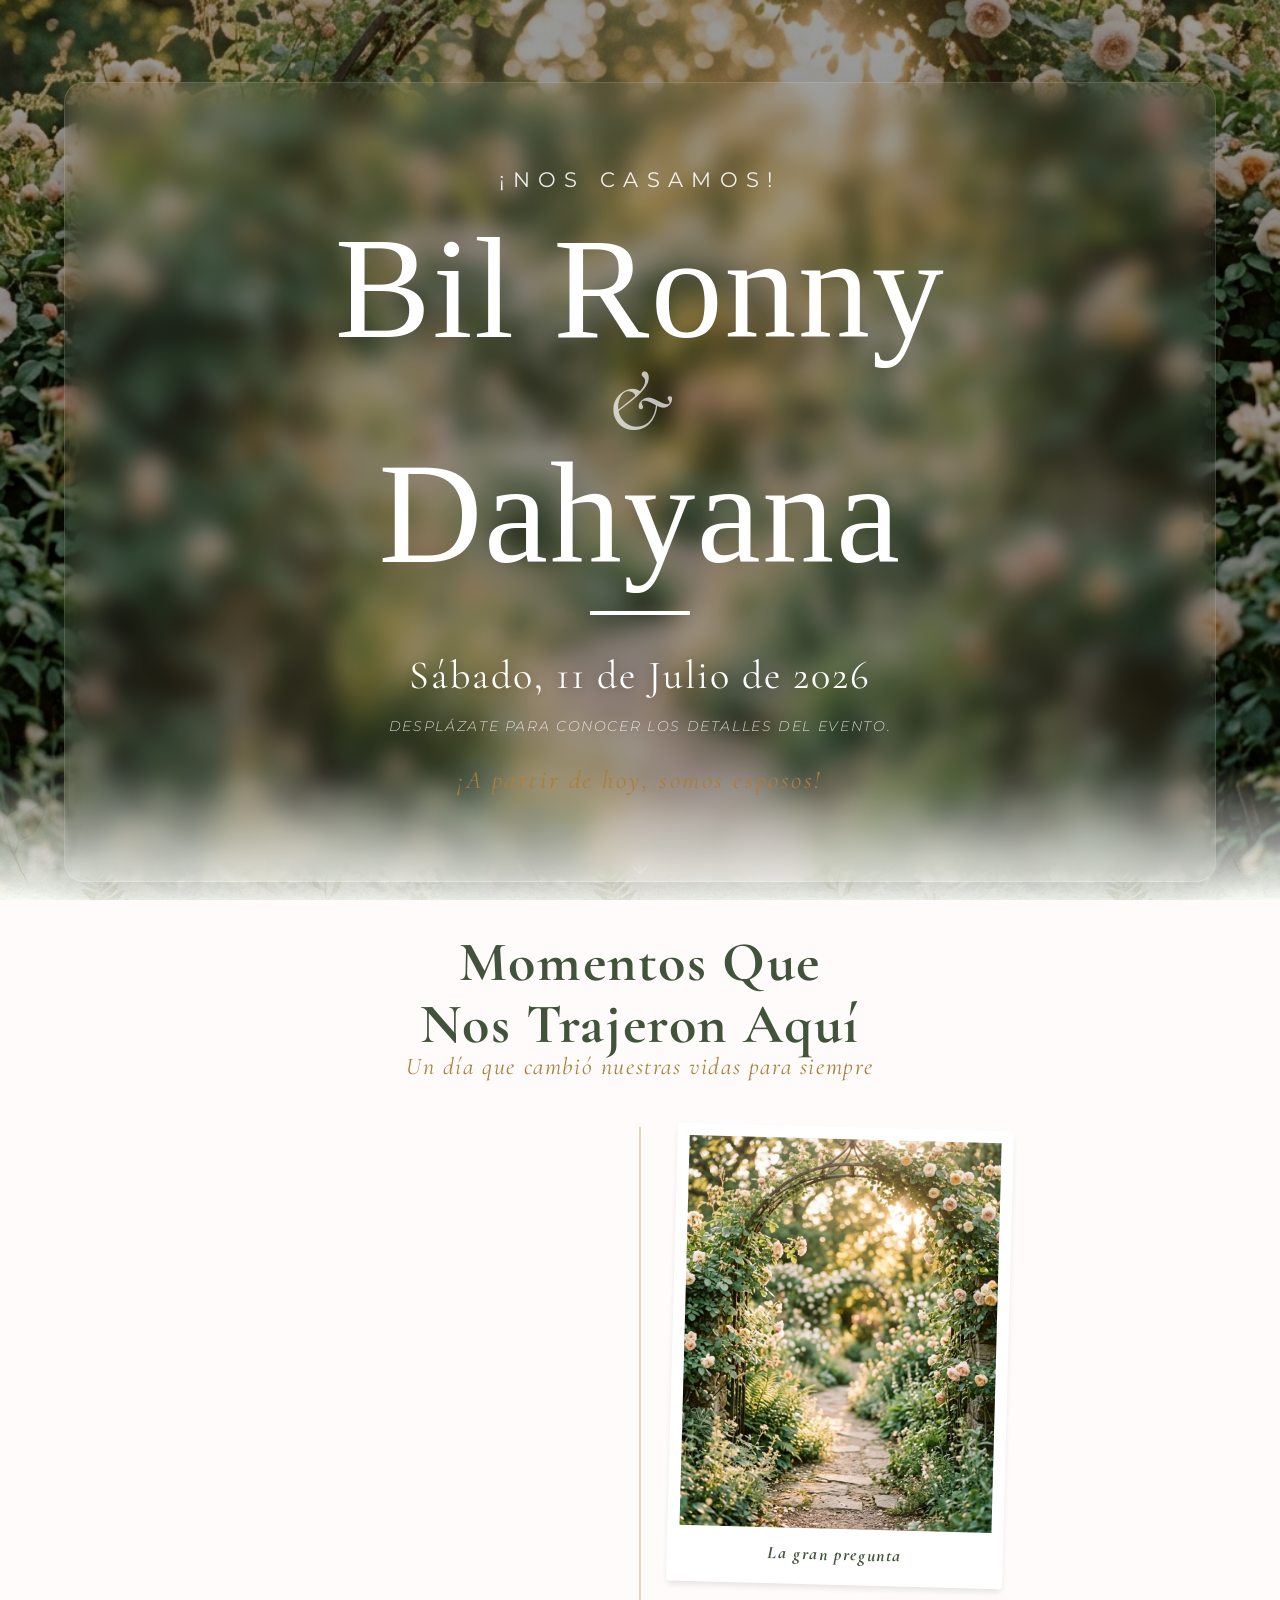
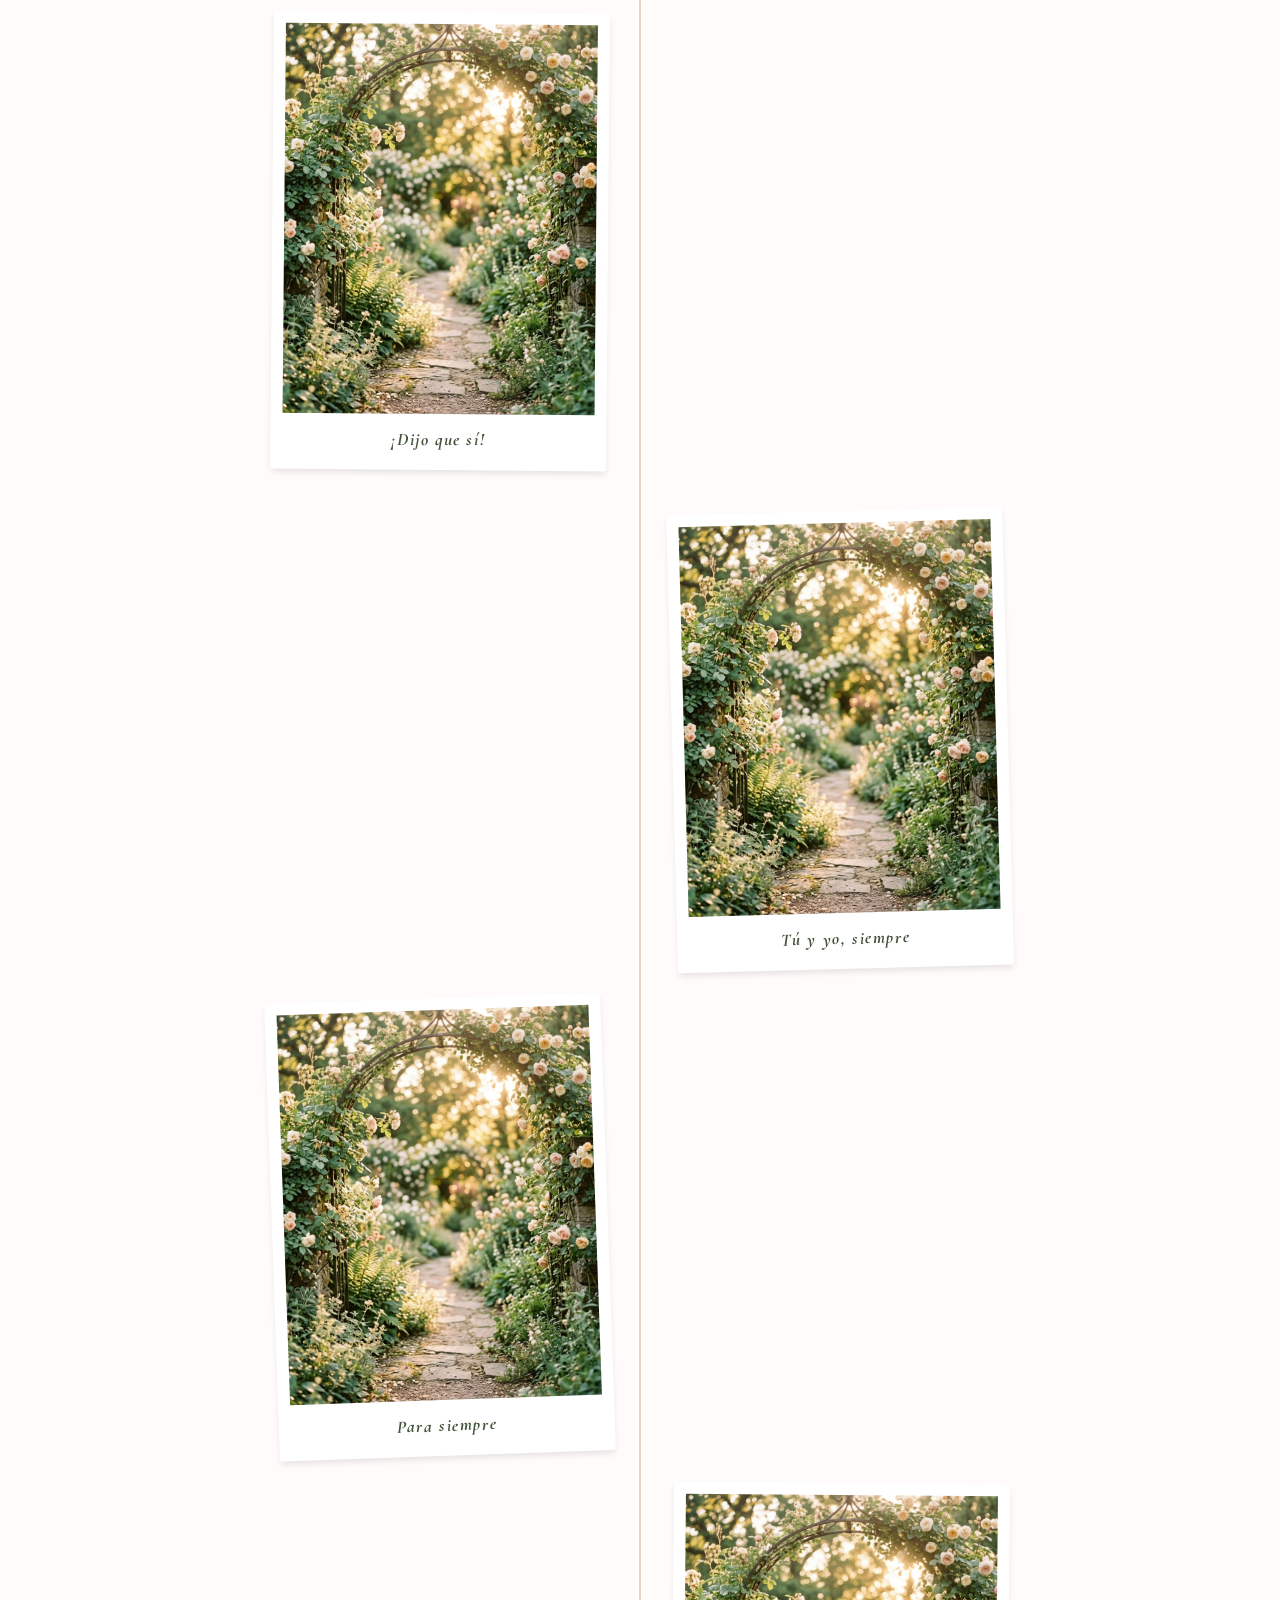
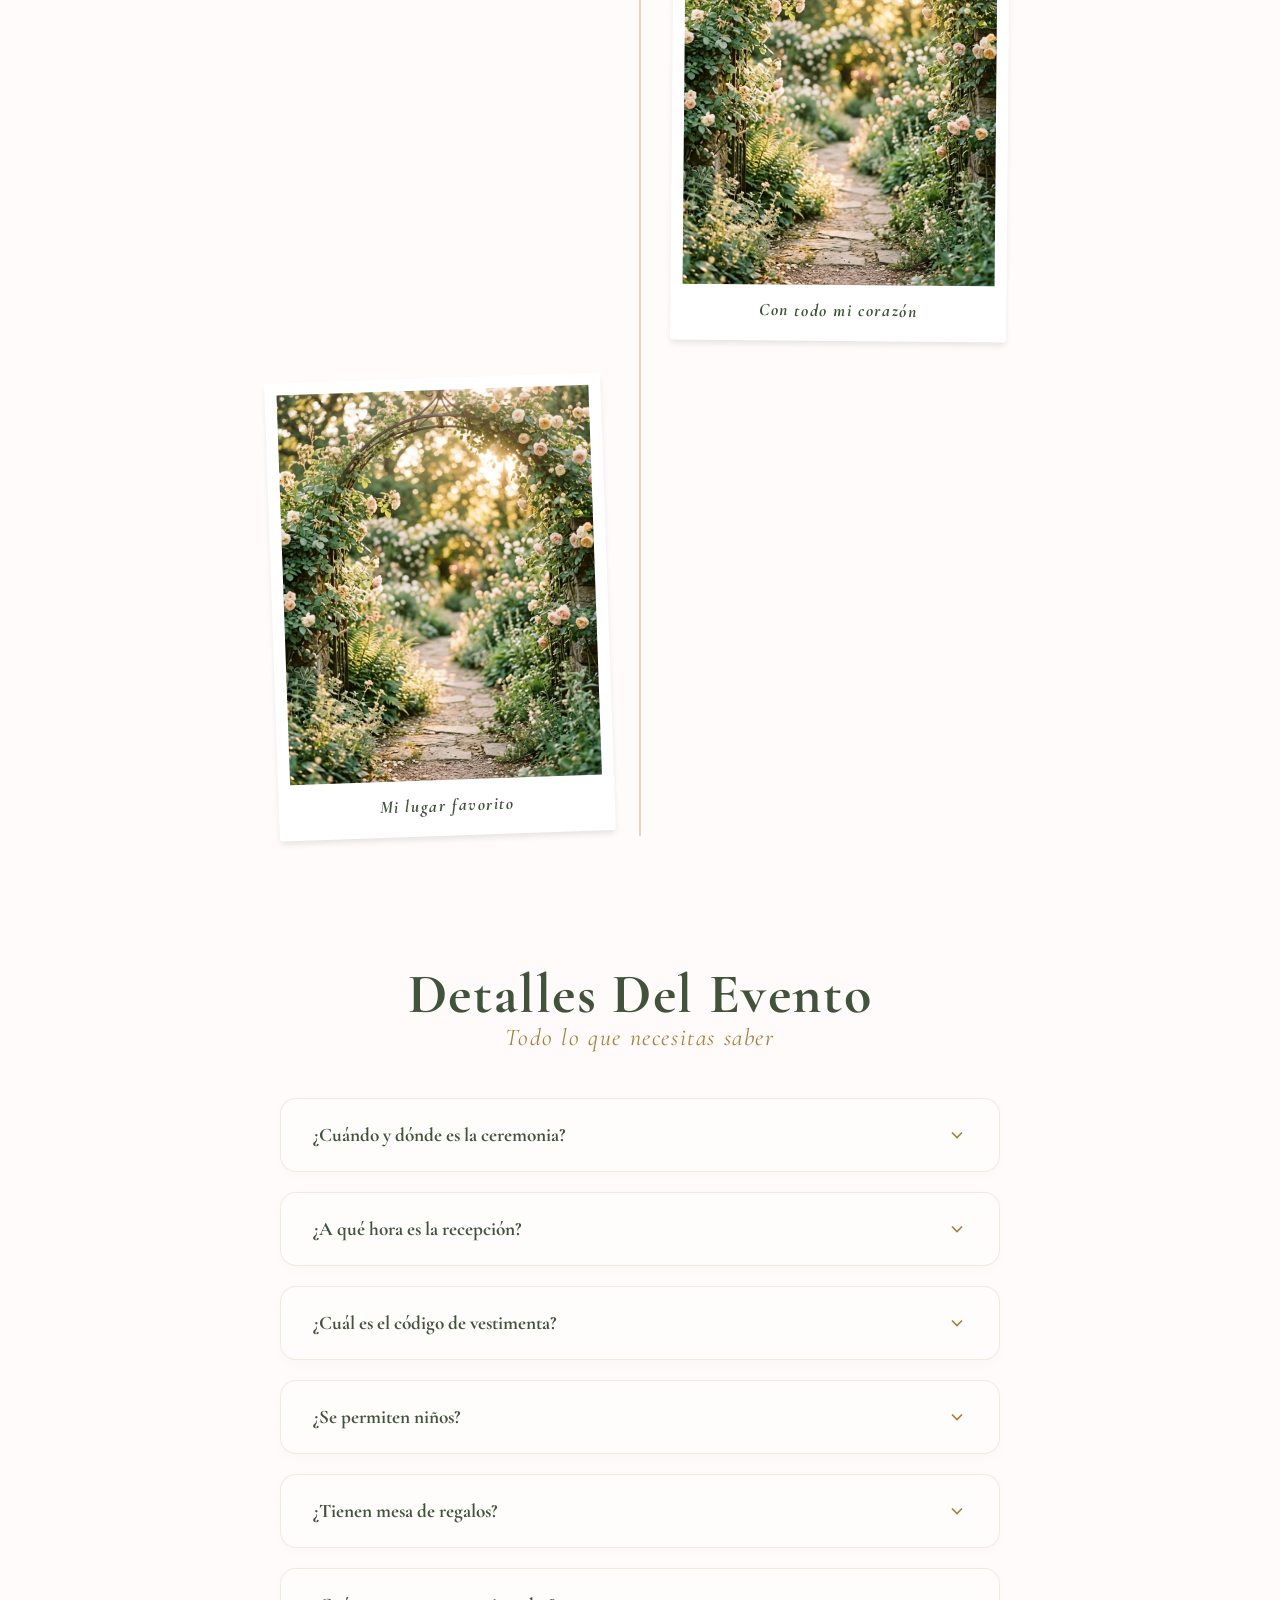
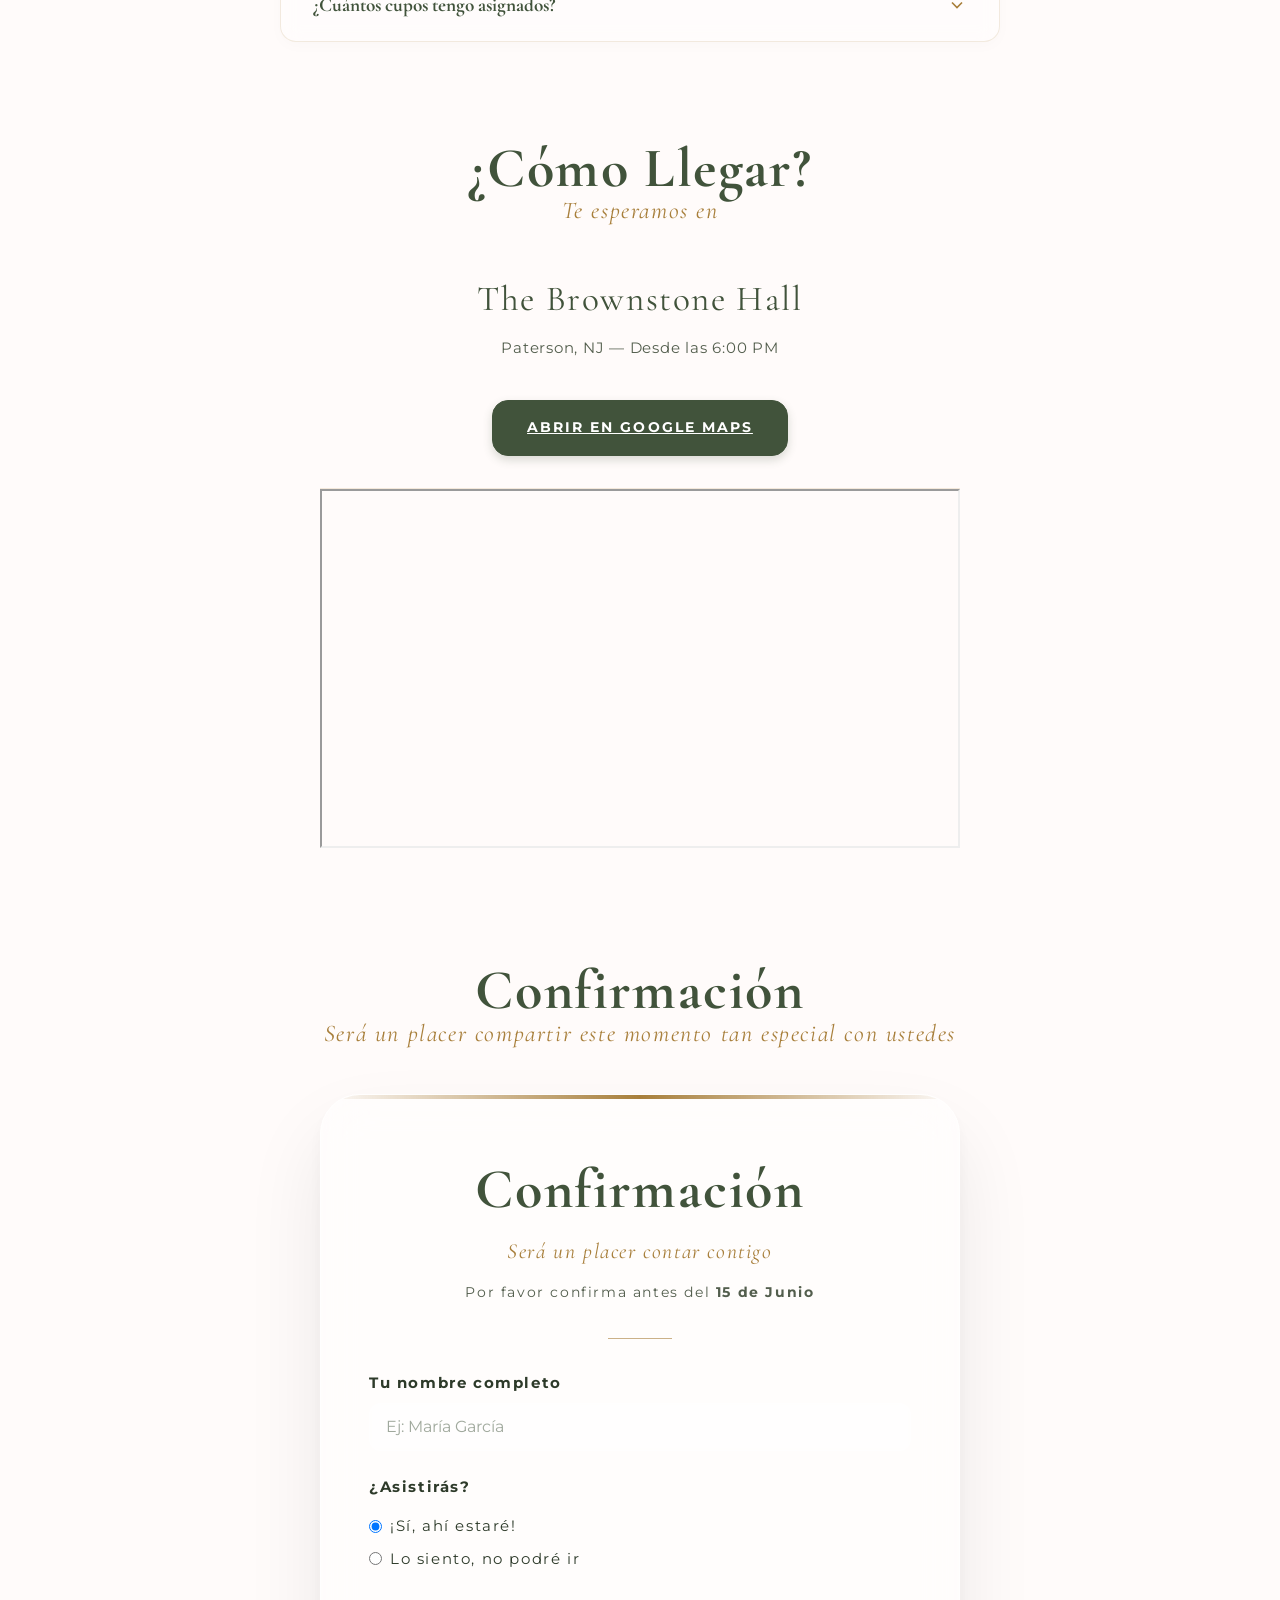
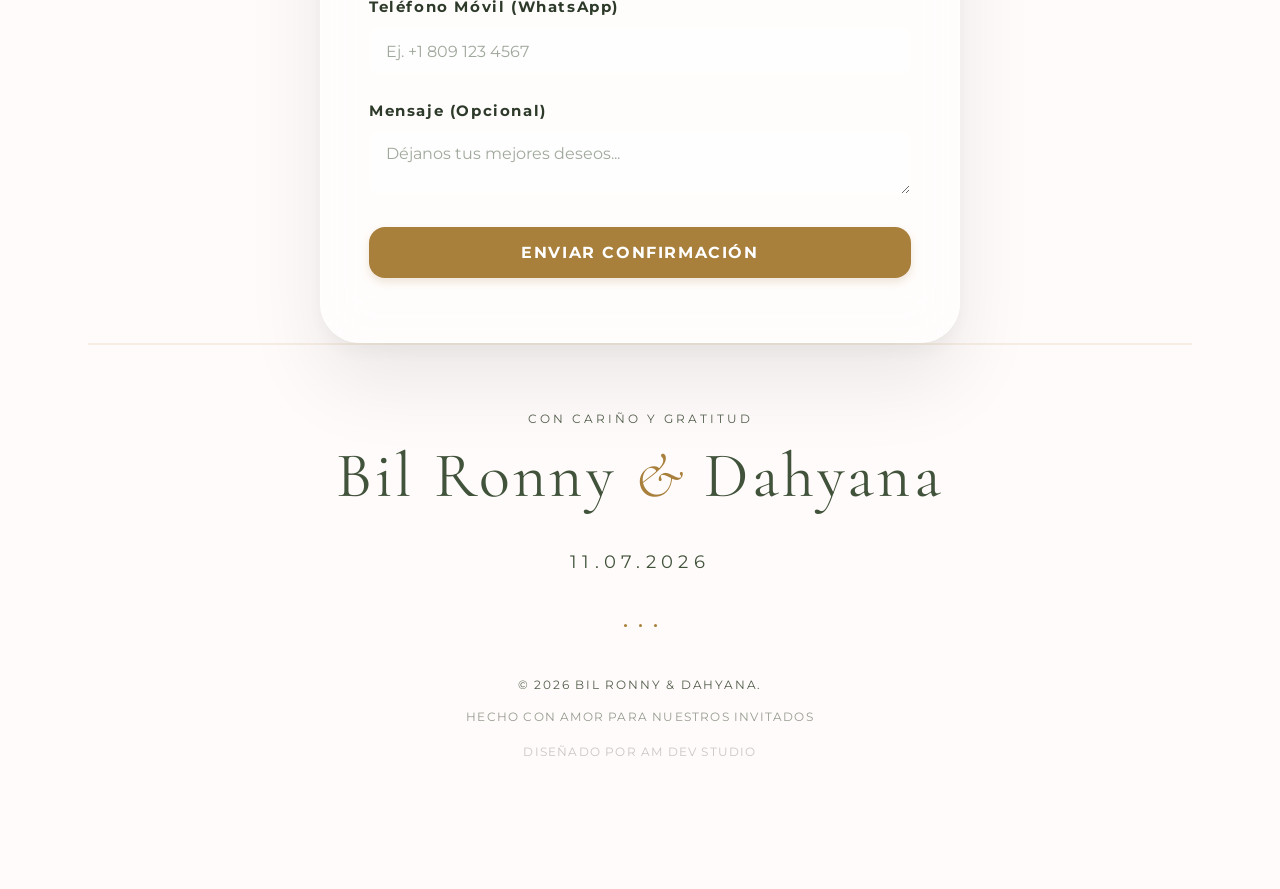
==== commit 6fd2c9c3: "feat: limpieza rsvp, optimización navbar y actualización de locación" ====
--- a/invitacion-ronny-js/index.html
+++ b/invitacion-ronny-js/index.html
@@ -50,18 +50,22 @@
     <!-- Sección: Navbar -->
     <nav class="navbar" aria-label="Navegación principal">
         <div class="navbar__container">
-            <a href="#home" class="navbar__logo" aria-label="Ir al inicio - Bil Ronny y Dahyana">B &amp; D</a>
-            <ul class="navbar__menu" id="navbarMenu" role="list">
-                <li><a href="#home" class="navbar__link" data-i18n="nav_home">Inicio</a></li>
-                <li><a href="#photo-album" class="navbar__link" data-i18n="nav_moments">Momentos</a></li>
-                <li><a href="#details" class="navbar__link" data-i18n="nav_details">Detalles</a></li>
-            </ul>
             <div class="navbar__actions">
                 <button class="navbar__toggle" id="navbarToggle" aria-label="Abrir menú" aria-expanded="false" aria-controls="navbarMenu">
                     <span></span>
                     <span></span>
                     <span></span>
                 </button>
+            </div>
+
+            <a href="#home" class="navbar__logo" aria-label="Ir al inicio - Bil Ronny y Dahyana">B &amp; D</a>
+
+            <div class="navbar__right">
+                <ul class="navbar__menu" id="navbarMenu" role="list">
+                    <li><a href="#home" class="navbar__link" data-i18n="nav_home">Inicio</a></li>
+                    <li><a href="#photo-album" class="navbar__link" data-i18n="nav_moments">Momentos</a></li>
+                    <li><a href="#details" class="navbar__link" data-i18n="nav_details">Detalles</a></li>
+                </ul>
                 <button class="navbar__link navbar__lang" id="langToggle" aria-label="Cambiar idioma">
                     <span id="langLabel">ENG</span>
                 </button>
--- a/invitacion-ronny-js/style.css
+++ b/invitacion-ronny-js/style.css
@@ -204,9 +204,9 @@
   display: flex;
   align-items: center;
   justify-content: center; /* Ayuda a que el container interno mande */
-  opacity: 1;
-  pointer-events: auto;
-  transform: translate(-50%, 0);
+  opacity: 0;
+  pointer-events: none;
+  transform: translate(-50%, -20px);
   transition: opacity 0.4s ease, transform 0.4s ease, background 0.3s ease;
 }
 
@@ -217,30 +217,27 @@
 }
 
 .navbar.is-visible {
-  /* Mantenemos la clase por compatibilidad, pero ya es visible por defecto */
   opacity: 1;
   pointer-events: auto;
   transform: translate(-50%, 0);
 }
 
 .navbar__container {
-  display: flex;
-  justify-content: space-between; /* Space logo, menu, and language toggle */
+  display: grid;
+  grid-template-columns: 1fr auto 1fr;
   align-items: center;
   width: 100%;
 }
 
-/* Elemento: Logo */
 .navbar__logo {
   font-family: var(--font-script);
   font-weight: normal;
   font-size: clamp(1.8rem, 6vw, 2.6rem);
-  line-height: 0.8; /* Ajuste para Brotherhood que es muy alta */
+  line-height: 0.8;
   color: var(--color-text-main);
   text-decoration: none;
-  display: inline-block;
   z-index: 10;
-  flex-shrink: 0;
+  justify-self: center;
   transition: transform var(--transition-base);
 }
 
@@ -248,6 +245,7 @@
   display: flex;
   align-items: center;
   gap: 0.5rem;
+  justify-self: start;
 }
 
 /* Elemento: Botón Toggle (Hamburguesa) */
@@ -284,15 +282,19 @@
   transform: translateY(-8px) rotate(-45deg);
 }
 
-/* Elemento: Menú */
+.navbar__right {
+  display: flex;
+  align-items: center;
+  gap: 1rem;
+  justify-self: end; /* Ocupa el espacio derecho */
+}
+
 .navbar__menu {
   display: flex;
   gap: clamp(0.5rem, 2vw, 1.5rem);
   list-style: none;
   margin: 0;
   padding: 0;
-  flex: 1;
-  justify-content: center;
 }
 
 /* Elemento: Enlace */
@@ -322,25 +324,25 @@
 
 /* Elemento: Botón de Idioma */
 .navbar__lang {
-  background: none;
-  border: none;
-  padding: 0.6em 1em;
+  background: transparent;
+  border: 1px solid rgba(168, 127, 59, 0.15);
+  padding: 0;
+  width: 42px;
+  height: 42px;
   cursor: pointer;
-  display: inline-flex;
+  display: flex;
   align-items: center;
-  border-radius: 0;
-}
-
-.navbar__lang::before {
-  display: none; /* remove hover line */
-}
-
-.navbar__lang::after {
-  display: none; /* remove hover line */
+  justify-content: center;
+  border-radius: 50%;
+  font-size: 0.75rem;
+  font-weight: 700;
+  color: var(--color-gold);
+  transition: all var(--transition-base);
 }
 
 .navbar__lang:hover {
-  background: transparent;
+  background: rgba(168, 127, 59, 0.05);
+  border-color: var(--color-gold);
 }
 
 
@@ -378,8 +380,8 @@
   border: 1px solid rgba(255, 255, 255, 0.12);
   border-radius: 20px; /* Bordes suavemente redondeados para elegancia */
   max-width: 90%;
-  width: auto;
-  margin: 0 auto;
+  width: 100%;
+  margin: 1rem;
   box-shadow: 0 20px 50px rgba(0, 0, 0, 0.1);
 }
 
@@ -822,9 +824,6 @@
   padding: 1.1em 3em;
 }
 
-/* --- 14. MODAL: Eliminado por incrustación HTML directa --- */
-  transition: color var(--transition-fast);
-}
 
 .modal__close:hover,
 .modal__close:focus {
@@ -1151,7 +1150,7 @@
 
   .navbar__lang {
     font-size: 0.75rem;
-    margin-left: 0;
+    margin: 0; /* Remove right margin on mobile */
   }
 
   /* --- Hero --- */
